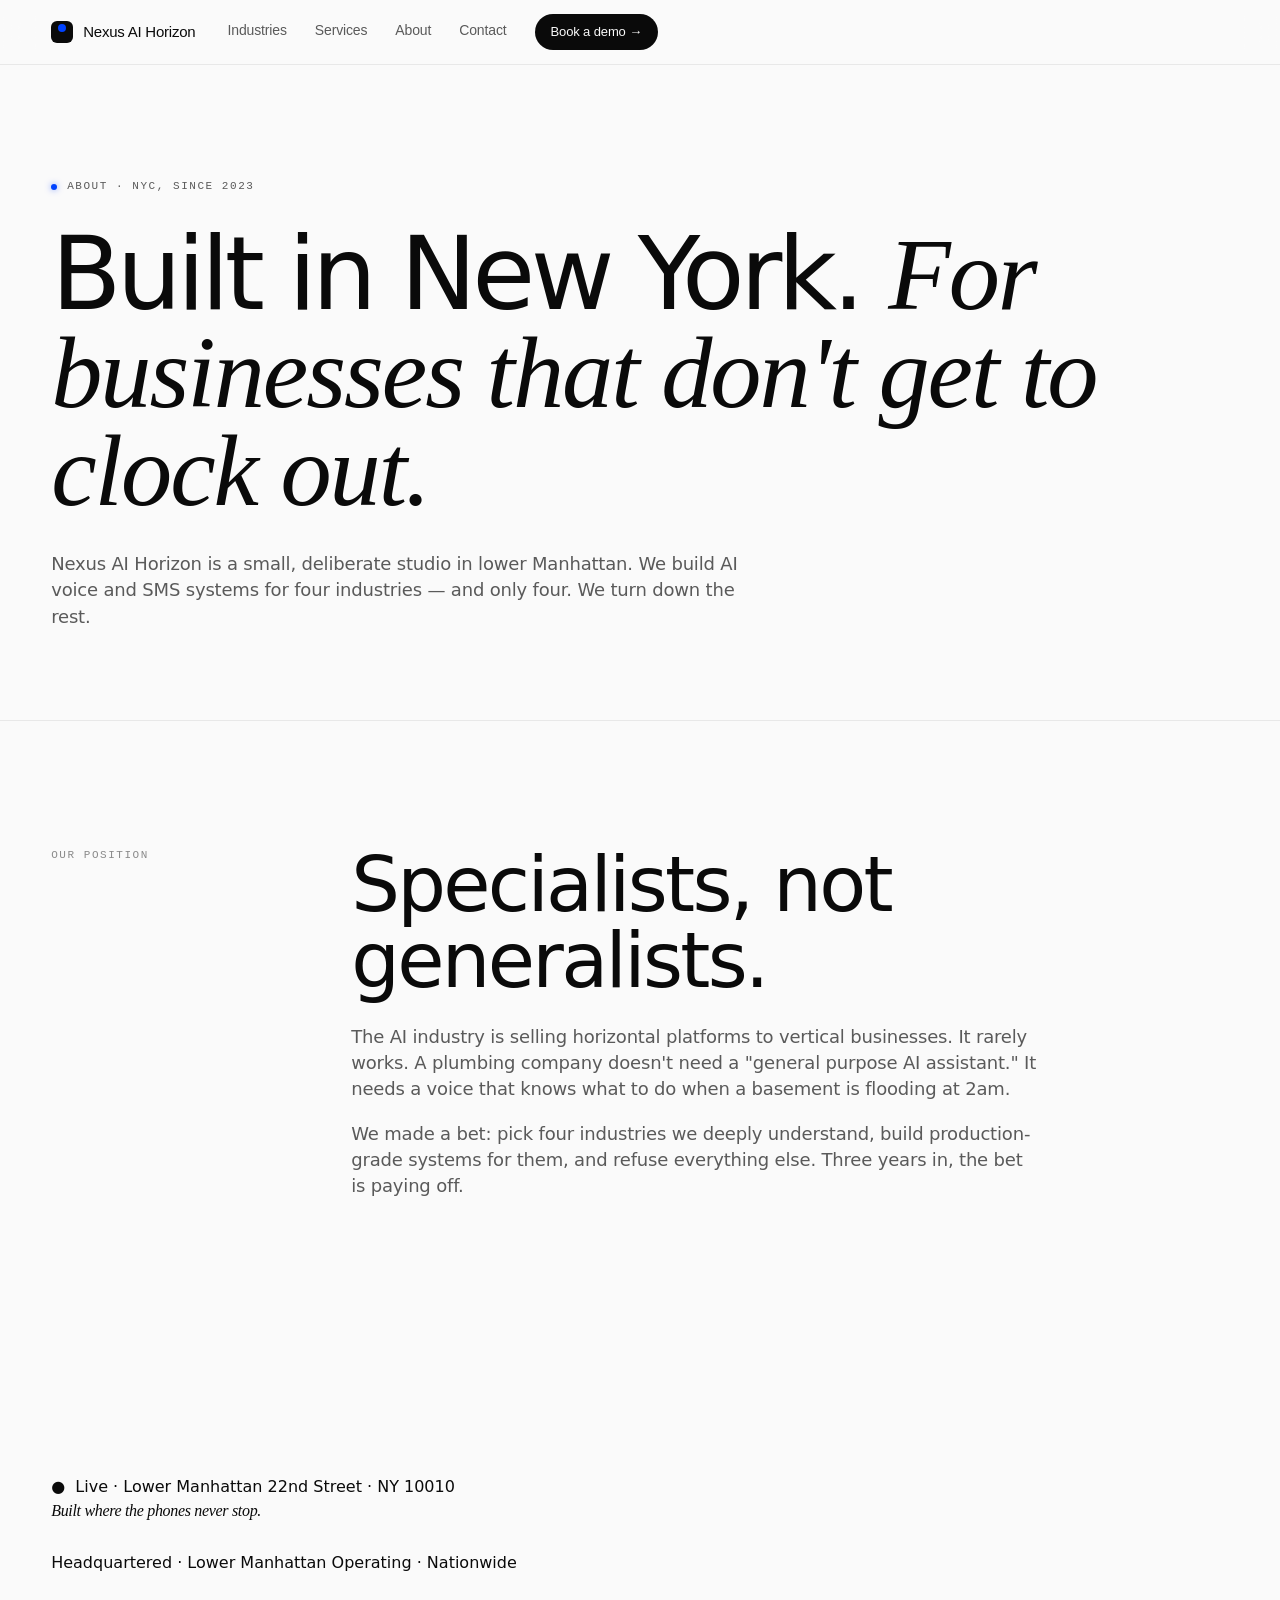
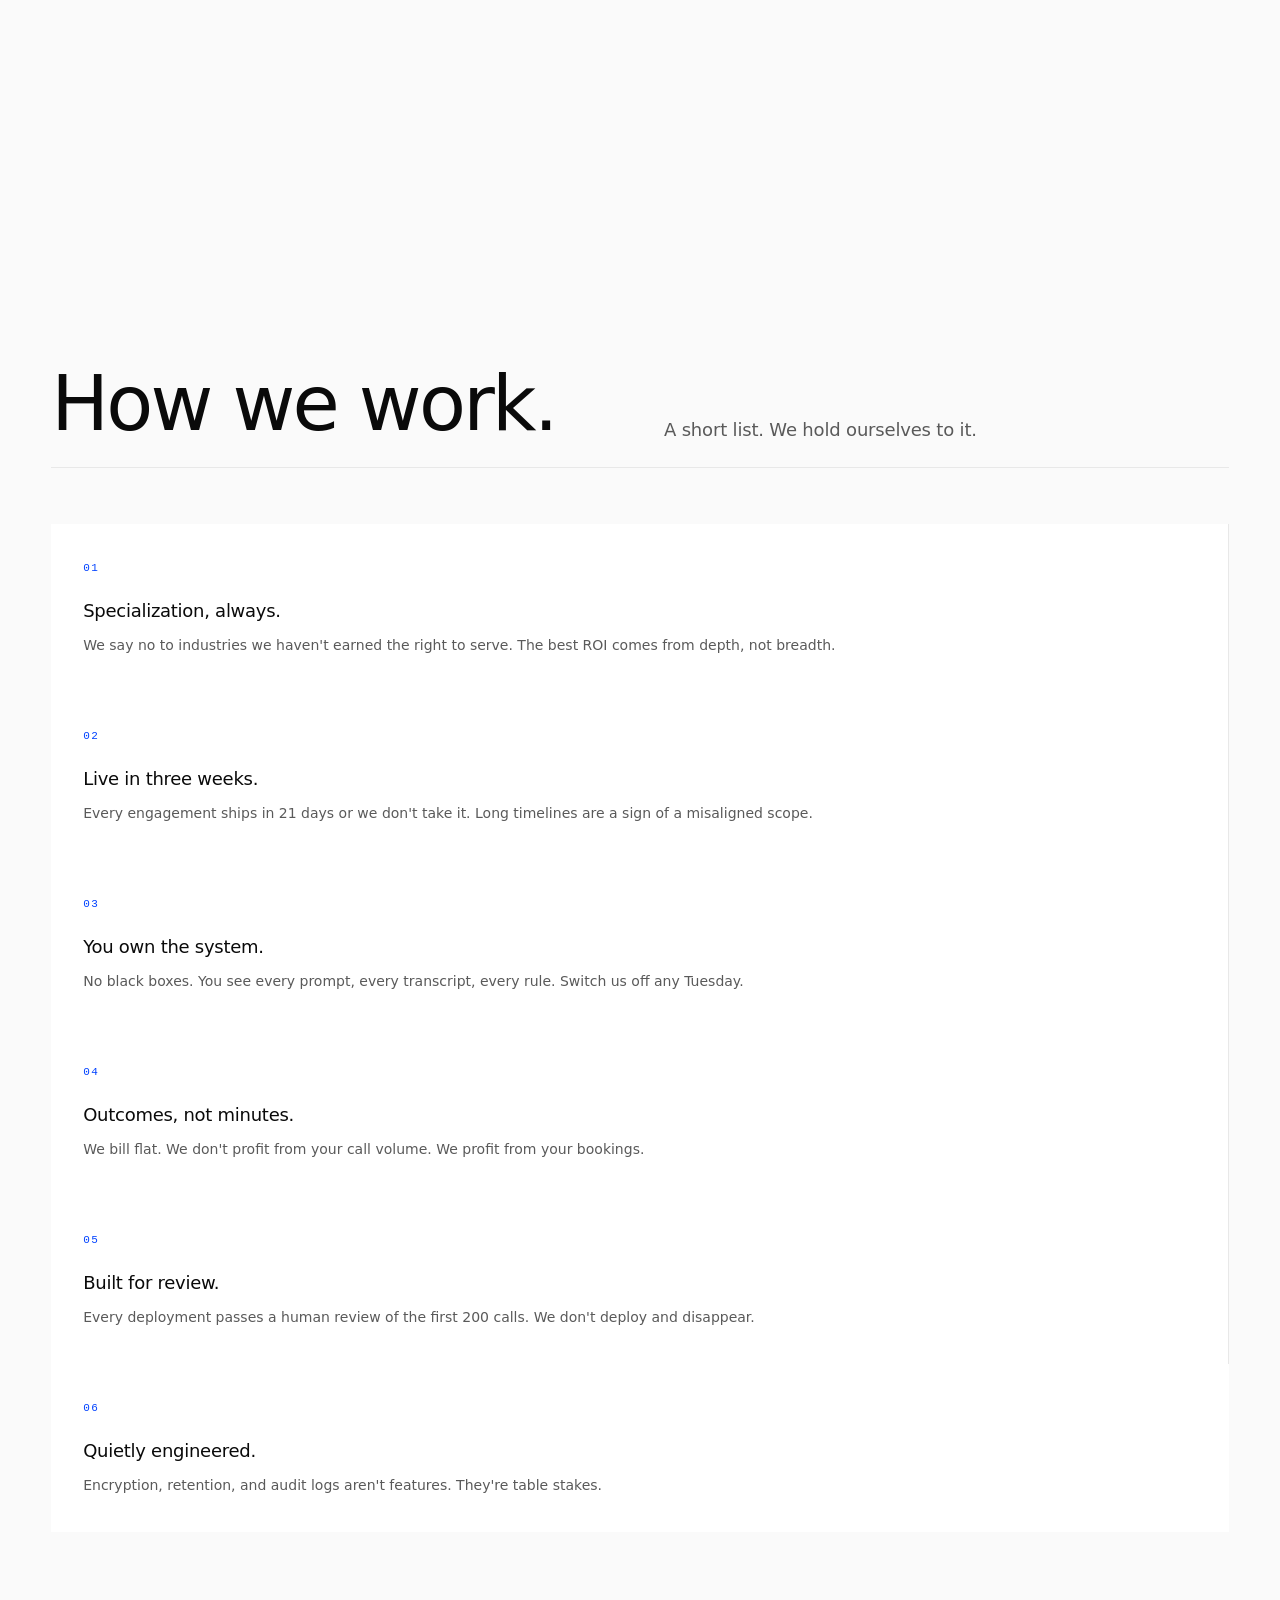
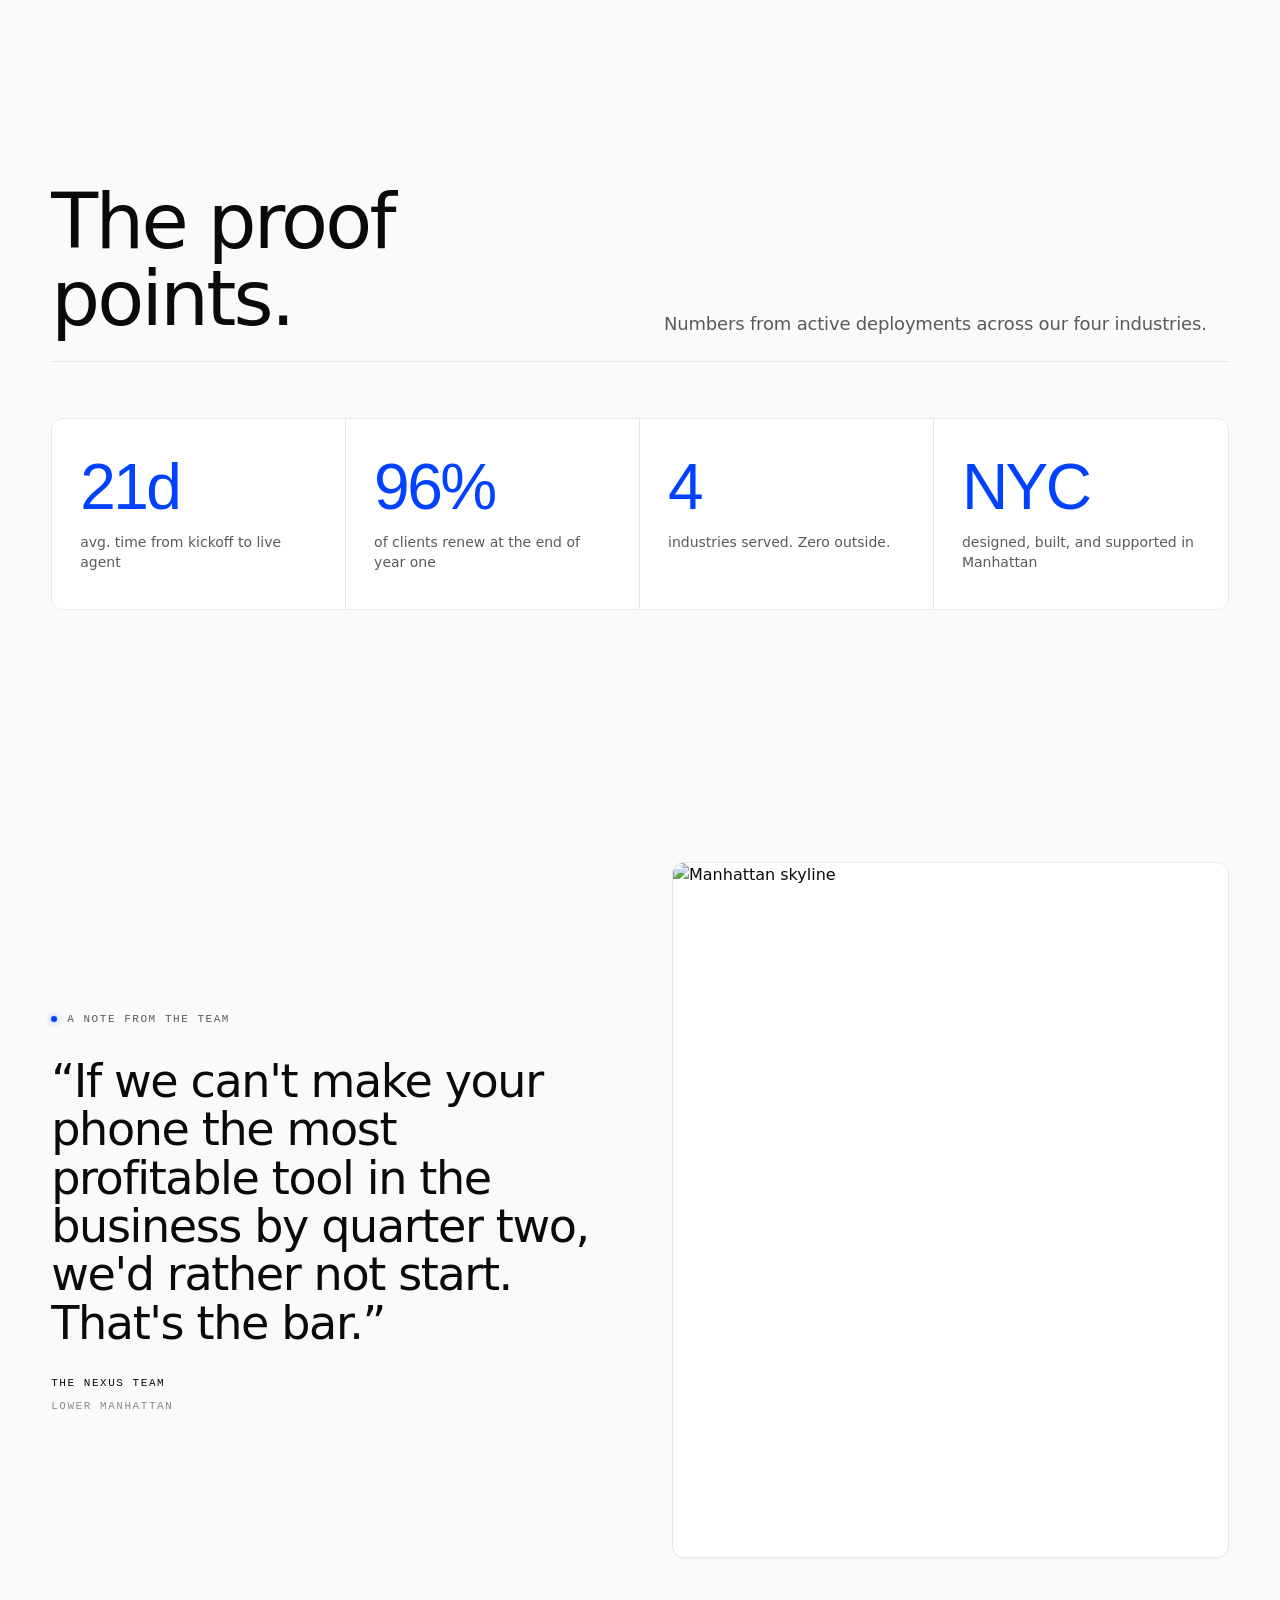
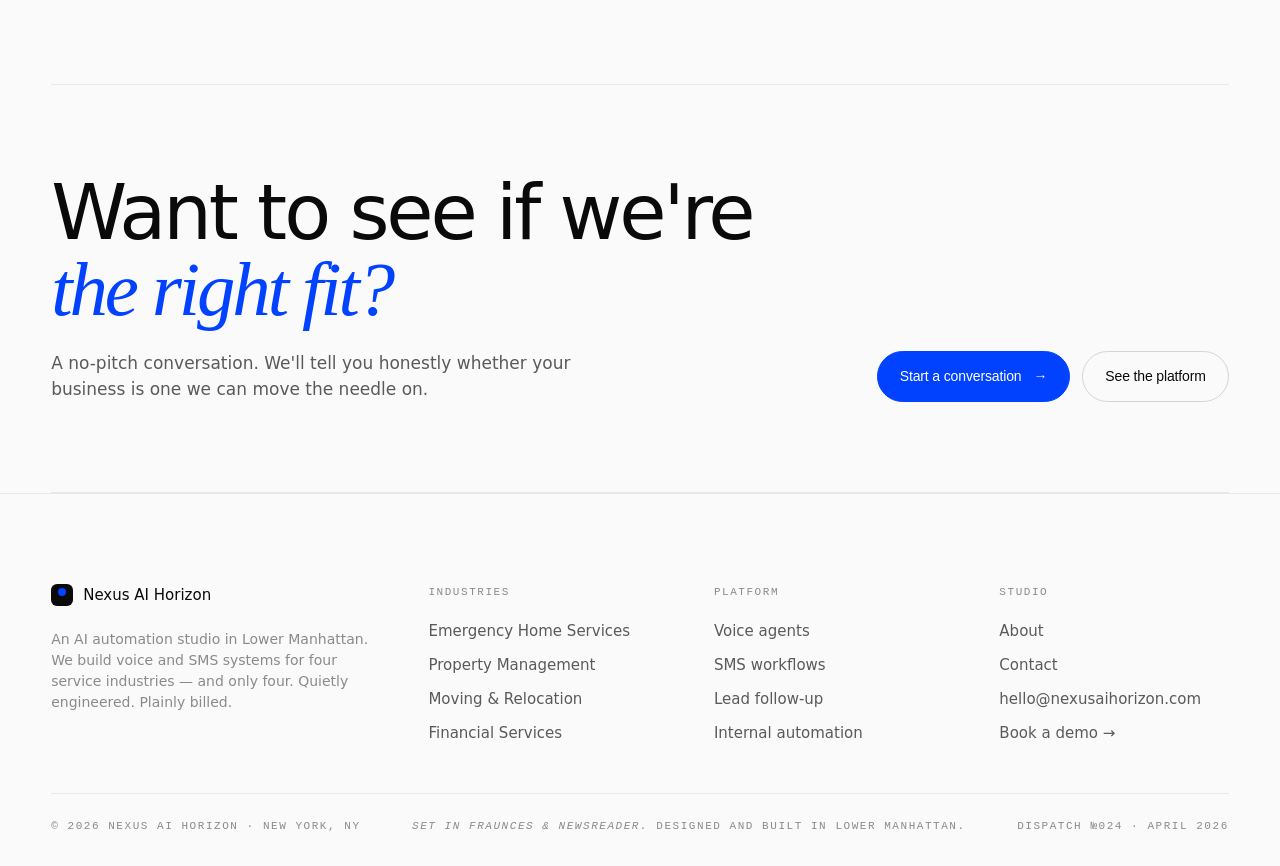
==== about.html @ 59d63d0b "Initial commit: Nexus AI Horizon marketing site Light cinematic design system with Geist + Instrumen" ====
<!doctype html>
<html lang="en">
<head>
  <meta charset="utf-8" />
  <meta name="viewport" content="width=device-width,initial-scale=1" />
  <title>About — Nexus AI Horizon</title>
  <meta name="description" content="Nexus AI Horizon is a New York City-based AI automation studio. We build for four industries. We don't generalize." />
  <link rel="preconnect" href="https://fonts.googleapis.com" />
  <link rel="preconnect" href="https://fonts.gstatic.com" crossorigin />
  <link href="https://fonts.googleapis.com/css2?family=Fraunces:ital,opsz,wght,SOFT@0,9..144,300..700,30..100;1,9..144,300..700,30..100&family=Newsreader:ital,opsz,wght@0,6..72,300..600;1,6..72,300..600&family=IBM+Plex+Mono:wght@400;500;600&display=swap" rel="stylesheet" />
  <link rel="stylesheet" href="assets/css/styles.css" />
</head>
<body>

<header class="masthead">
  <div class="container masthead-inner">
    <a href="index.html" class="mark"><span class="seal">N</span><span class="word">Nexus AI Horizon<span class="small">Built in NY · Est. 2023</span></span></a>
    <div class="edition">Dispatch <strong>№024</strong> &nbsp;·&nbsp; April 2026 &nbsp;·&nbsp; <span class="red">Lower Manhattan</span></div>
    <nav class="mast-nav">
      <a href="index.html#industries">Industries</a>
      <a href="services.html">Services</a>
      <a href="about.html">About</a>
      <a href="contact.html">Contact</a>
      <a href="contact.html" class="demo">Book a demo →</a>
    </nav>
    <button class="mast-burger" aria-label="Open menu">Menu →</button>
  </div>
</header>
<div class="mobile-menu" aria-hidden="true">
  <div class="mob-top"><span class="label">Menu</span><button class="mob-close">Close ×</button></div>
  <a class="mob-link" href="niches/emergency-services.html">Emergency Home Services</a>
  <a class="mob-link" href="niches/property-management.html">Property Management</a>
  <a class="mob-link" href="niches/moving.html">Moving & Relocation</a>
  <a class="mob-link" href="niches/financial-services.html">Financial Services</a>
  <a class="mob-link" href="services.html">Services</a>
  <a class="mob-link" href="about.html">About</a>
  <a class="mob-link" href="contact.html">Contact</a>
  <div class="mob-foot"><a href="contact.html" class="btn solid">Book a demo →</a></div>
</div>

<main>

  <!-- ============ PAGE HERO ============
       Image suggestion: NYC skyline through office window, or rainy Manhattan street. -->
  <section class="page-hero">
    <div class="container">
      <span class="eyebrow"><span class="dot"></span> About · NYC, since 2023</span>
      <h1 style="margin-top: 28px;">Built in New York. <span class="serif-i">For businesses that don't get to clock out.</span></h1>
      <p class="lede">Nexus AI Horizon is a small, deliberate studio in lower Manhattan. We build AI voice and SMS systems for four industries &mdash; and only four. We turn down the rest.</p>
    </div>
  </section>

  <!-- ============ STORY ============
       Image suggestion: a single, beautiful NYC street photograph, full-bleed below. -->
  <section class="section container">
    <div class="two-col">
      <div class="label">Our position</div>
      <div>
        <h2>Specialists, not generalists.</h2>
        <p class="lede" style="margin-top: 24px;">
          The AI industry is selling horizontal platforms to vertical businesses. It rarely works.
          A plumbing company doesn't need a "general purpose AI assistant." It needs a voice that knows what to do
          when a basement is flooding at 2am.
        </p>
        <p class="lede" style="margin-top: 18px;">
          We made a bet: pick four industries we deeply understand, build production-grade systems
          for them, and refuse everything else. Three years in, the bet is paying off.
        </p>
      </div>
    </div>
  </section>

  <!-- ============ FEATURE NYC — AMBIENT VIDEO LOOP ============
       Ambient NYC night loop. Falls back to Unsplash poster if .mp4 fails. -->
  <section class="container">
    <div class="video-plate bleed reveal" style="aspect-ratio: 16 / 7;">
      <img class="poster" src="https://images.unsplash.com/photo-1485871981521-5b1fd3805eee?auto=format&fit=crop&w=2400&q=70" alt="" />
      <video autoplay muted loop playsinline preload="metadata"
             poster="https://images.unsplash.com/photo-1485871981521-5b1fd3805eee?auto=format&fit=crop&w=2400&q=70">
        <source src="https://videos.pexels.com/video-files/4990246/4990246-uhd_2560_1440_24fps.mp4" type="video/mp4" />
        <source src="https://videos.pexels.com/video-files/2034115/2034115-uhd_2560_1440_30fps.mp4" type="video/mp4" />
      </video>
      <div class="vp-content">
        <div class="vp-meta">
          <span><span class="red">●</span>&nbsp;&nbsp;Live · Lower Manhattan</span>
          <span>22nd Street · NY 10010</span>
        </div>
        <div>
          <div class="vp-title serif-i">Built where the phones never stop.</div>
          <div class="vp-meta" style="margin-top: 28px;">
            <span>Headquartered · Lower Manhattan</span>
            <span>Operating · Nationwide</span>
          </div>
        </div>
      </div>
    </div>
  </section>

  <!-- ============ PRINCIPLES ============ -->
  <section class="section container reveal">
    <div class="section-head">
      <h2>How we work.</h2>
      <p class="lede">A short list. We hold ourselves to it.</p>
    </div>
    <div class="grid grid--3">
      <div class="step"><h4>Specialization, always.</h4><p>We say no to industries we haven't earned the right to serve. The best ROI comes from depth, not breadth.</p></div>
      <div class="step"><h4>Live in three weeks.</h4><p>Every engagement ships in 21 days or we don't take it. Long timelines are a sign of a misaligned scope.</p></div>
      <div class="step"><h4>You own the system.</h4><p>No black boxes. You see every prompt, every transcript, every rule. Switch us off any Tuesday.</p></div>
      <div class="step"><h4>Outcomes, not minutes.</h4><p>We bill flat. We don't profit from your call volume. We profit from your bookings.</p></div>
      <div class="step"><h4>Built for review.</h4><p>Every deployment passes a human review of the first 200 calls. We don't deploy and disappear.</p></div>
      <div class="step"><h4>Quietly engineered.</h4><p>Encryption, retention, and audit logs aren't features. They're table stakes.</p></div>
    </div>
  </section>

  <!-- ============ CREDIBILITY ============ -->
  <section class="section container reveal">
    <div class="section-head">
      <h2>The proof points.</h2>
      <p class="lede">Numbers from active deployments across our four industries.</p>
    </div>
    <div class="stat-row">
      <div class="stat"><div class="num">21d</div><div class="label">avg. time from kickoff to live agent</div></div>
      <div class="stat"><div class="num">96%</div><div class="label">of clients renew at the end of year one</div></div>
      <div class="stat"><div class="num">4</div><div class="label">industries served. Zero outside.</div></div>
      <div class="stat"><div class="num">NYC</div><div class="label">designed, built, and supported in Manhattan</div></div>
    </div>
  </section>

  <!-- ============ FOUNDER QUOTE ============ -->
  <section class="section container">
    <div class="quote-block reveal">
      <div>
        <span class="eyebrow"><span class="dot"></span> A note from the team</span>
        <blockquote style="margin-top: 28px;">
          &ldquo;If we can't make your phone the most profitable tool in the business by quarter two,
          we'd rather not start. That's the bar.&rdquo;
        </blockquote>
        <cite>
          <strong>The Nexus team</strong>
          Lower Manhattan
        </cite>
      </div>
      <div class="feature-media" style="aspect-ratio: 4/5;">
        <img src="https://images.unsplash.com/photo-1518391846015-55a9cc003b25?auto=format&fit=crop&w=1200&q=80" alt="Manhattan skyline" loading="lazy" />
      </div>
    </div>
  </section>

  <!-- ============ CTA ============ -->
  <section class="container">
    <div class="cta-banner">
      <div>
        <h2>Want to see if we're <em>the right fit?</em></h2>
        <p style="margin-top: 22px;">A no-pitch conversation. We'll tell you honestly whether your business is one we can move the needle on.</p>
      </div>
      <div class="actions">
        <a href="contact.html" class="btn btn--accent">Start a conversation <span class="arrow">→</span></a>
        <a href="services.html" class="btn btn--ghost">See the platform</a>
      </div>
    </div>
  </section>

</main>

<footer class="colophon">
  <div class="container">
    <div class="colophon-grid">
      <div class="colophon-brand">
        <a href="index.html" class="colophon-mark"><span class="seal">N</span><span class="word">Nexus AI Horizon</span></a>
        <p>An AI automation studio in Lower Manhattan. We build voice and SMS systems for four service industries — and only four. Quietly engineered. Plainly billed.</p>
      </div>
      <div><h5>Industries</h5><ul>
        <li><a href="niches/emergency-services.html">Emergency Home Services</a></li>
        <li><a href="niches/property-management.html">Property Management</a></li>
        <li><a href="niches/moving.html">Moving & Relocation</a></li>
        <li><a href="niches/financial-services.html">Financial Services</a></li>
      </ul></div>
      <div><h5>Platform</h5><ul>
        <li><a href="services.html">Voice agents</a></li>
        <li><a href="services.html">SMS workflows</a></li>
        <li><a href="services.html">Lead follow-up</a></li>
        <li><a href="services.html">Internal automation</a></li>
      </ul></div>
      <div><h5>Studio</h5><ul>
        <li><a href="about.html">About</a></li>
        <li><a href="contact.html">Contact</a></li>
        <li><a href="mailto:hello@nexusaihorizon.com">hello@nexusaihorizon.com</a></li>
        <li><a href="contact.html">Book a demo →</a></li>
      </ul></div>
    </div>
    <div class="colophon-bottom">
      <span>© <span id="y">2026</span> Nexus AI Horizon · New York, NY</span>
      <span><em>Set in Fraunces & Newsreader.</em> Designed and built in Lower Manhattan.</span>
      <span>Dispatch №024 · April 2026</span>
    </div>
  </div>
</footer>
<script src="assets/js/main.js"></script>
<script>document.getElementById('y').textContent = new Date().getFullYear();</script>
</body>
</html>
---- assets/css/styles.css ----
/* =========================================================================
   Nexus AI Horizon — light cinematic system
   Off-white base, deep electric blue signal, type-led, scroll-narrative.
   ========================================================================= */

/* --- Tokens ----------------------------------------------------------- */
:root {
  --bg:           #FAFAFA;        /* warm off-white */
  --surface:      #FFFFFF;
  --surface-2:   #F2F2F2;
  --surface-3:   #ECECEC;
  --border:       #E8E8E8;
  --border-2:     #D4D4D4;
  --border-3:     #BFBFBF;

  --ink:          #0A0A0A;
  --ink-2:        #2A2A2A;
  --text-2:       #5A5A5A;
  --text-3:       #8A8A8A;
  --text-4:       #B0B0B0;

  --signal:       #0042FF;        /* deep electric blue */
  --signal-2:     #1A55FF;
  --signal-3:     #003ADB;
  --signal-bg:    rgba(0,66,255,.06);
  --alert:        #E11D48;        /* missed-call red */
  --alert-bg:     rgba(225,29,72,.06);

  --container:    1320px;
  --gutter:       clamp(20px, 4vw, 56px);
  --section-y:    clamp(96px, 14vh, 200px);

  --ease:         cubic-bezier(.22,.61,.36,1);
  --ease-snap:    cubic-bezier(.16,1,.3,1);

  --grid-line:    rgba(10,10,10,.04);

  --shadow-sm:    0 1px 2px rgba(10,10,10,.04);
  --shadow-md:    0 4px 24px rgba(10,10,10,.06), 0 1px 3px rgba(10,10,10,.04);
  --shadow-lg:    0 24px 60px -16px rgba(10,10,10,.18);
}

/* --- Reset ------------------------------------------------------------ */
*, *::before, *::after { box-sizing: border-box; }
html, body { margin: 0; padding: 0; }
img, svg, video { display: block; max-width: 100%; }
button { font: inherit; color: inherit; background: none; border: 0; cursor: pointer; }
a { color: inherit; text-decoration: none; }
input, textarea, select { font: inherit; color: inherit; }

/* --- Base ------------------------------------------------------------- */
html { scroll-behavior: smooth; -webkit-text-size-adjust: 100%; }
body {
  font-family: 'Geist', 'Inter', -apple-system, system-ui, sans-serif;
  font-feature-settings: 'ss01','ss02','ss03','cv11';
  font-weight: 400;
  font-size: 16px;
  line-height: 1.5;
  color: var(--ink);
  background: var(--bg);
  -webkit-font-smoothing: antialiased;
  text-rendering: optimizeLegibility;
  overflow-x: hidden;
}
::selection { background: var(--signal); color: #fff; }

/* --- Type ------------------------------------------------------------- */
.mono { font-family: 'Geist Mono', ui-monospace, Menlo, monospace; font-size: 11px; letter-spacing: .12em; text-transform: uppercase; }
.serif-i { font-family: 'Instrument Serif', serif; font-style: italic; font-weight: 400; letter-spacing: -0.02em; }

h1, h2, h3, h4 { margin: 0; font-weight: 500; line-height: 1; letter-spacing: -0.04em; color: var(--ink); }
h1 { font-size: clamp(48px, 9vw, 144px); font-weight: 500; }
h2 { font-size: clamp(36px, 6vw, 88px); font-weight: 500; letter-spacing: -0.035em; }
h3 { font-size: clamp(24px, 2.6vw, 36px); font-weight: 500; letter-spacing: -0.025em; line-height: 1.05; }
h4 { font-size: 18px; font-weight: 500; letter-spacing: -0.015em; line-height: 1.25; }
p  { margin: 0; }

.lede {
  font-size: clamp(18px, 1.4vw, 22px);
  line-height: 1.45;
  color: var(--text-2);
  max-width: 60ch;
  font-weight: 400;
  letter-spacing: -0.01em;
}

/* --- Layout ----------------------------------------------------------- */
.container { width: 100%; max-width: var(--container); margin-inline: auto; padding-inline: var(--gutter); position: relative; }
.section { padding-block: var(--section-y); }
.section--tight { padding-block: clamp(64px, 8vh, 120px); }
.rule { height: 1px; background: var(--border); border: 0; margin: 0; }
.rule-2 { height: 1px; background: var(--border-2); border: 0; margin: 0; }

/* --- Eyebrow / mono label -------------------------------------------- */
.eyebrow {
  display: inline-flex; align-items: center; gap: 10px;
  font-family: 'Geist Mono', monospace; font-size: 11px;
  letter-spacing: .14em; text-transform: uppercase; color: var(--text-2);
  padding: 0; border: 0; background: none; border-radius: 0;
}
.eyebrow .dot { width: 6px; height: 6px; background: var(--signal); border-radius: 999px; box-shadow: 0 0 6px rgba(0,66,255,.5); }
.eyebrow.signal { color: var(--signal); }

/* --- Buttons --------------------------------------------------------- */
.btn {
  display: inline-flex; align-items: center; gap: 12px;
  font-family: 'Geist', sans-serif; font-size: 14px; font-weight: 500;
  letter-spacing: -0.01em;
  padding: 14px 22px;
  border: 1px solid var(--border-2);
  background: var(--surface); color: var(--ink);
  border-radius: 999px;
  transition: background .2s var(--ease), color .2s var(--ease), border-color .2s var(--ease), transform .15s var(--ease);
}
.btn:hover { background: var(--ink); color: var(--bg); border-color: var(--ink); }
.btn:active { transform: scale(.98); }
.btn .arrow { transition: transform .25s var(--ease); }
.btn:hover .arrow { transform: translateX(3px); }

.btn.signal { background: var(--signal); color: #fff; border-color: var(--signal); font-weight: 500; }
.btn.signal:hover { background: var(--signal-3); border-color: var(--signal-3); color: #fff; }

.btn.solid { background: var(--ink); color: var(--bg); border-color: var(--ink); }
.btn.solid:hover { background: var(--signal); border-color: var(--signal); color: #fff; }

.btn.ghost { background: transparent; color: var(--ink); border-color: var(--border-2); }
.btn.ghost:hover { border-color: var(--ink); background: var(--surface); color: var(--ink); }

.btn.play { padding-left: 18px; }
.btn.play .play-icon { width: 18px; height: 18px; border-radius: 999px; background: var(--surface); color: var(--signal); display: inline-grid; place-items: center; font-size: 9px; }
.btn.signal .play-icon { background: #fff; color: var(--signal); }
.btn:not(.signal) .play-icon { background: var(--signal); color: #fff; }

/* old aliases */
.btn--primary, .btn--accent { display: inline-flex; align-items: center; gap: 12px; padding: 14px 22px; border-radius: 999px; background: var(--signal); color: #fff; border: 1px solid var(--signal); font-weight: 500; font-size: 14px; transition: background .2s var(--ease); }
.btn--primary:hover, .btn--accent:hover { background: var(--signal-3); }
.btn--ghost { display: inline-flex; align-items: center; gap: 12px; padding: 14px 22px; border-radius: 999px; background: transparent; color: var(--ink); border: 1px solid var(--border-2); font-weight: 500; font-size: 14px; transition: background .2s var(--ease), border-color .2s var(--ease); }
.btn--ghost:hover { background: var(--surface); border-color: var(--ink); }
.hero-actions, .actions { display: flex; gap: 12px; flex-wrap: wrap; }
.link-arrow { display: inline-flex; align-items: center; gap: 8px; color: var(--signal); font-weight: 500; border-bottom: 1px solid var(--signal); padding-bottom: 2px; }
.link-arrow:hover .arrow { transform: translateX(3px); }
.link-arrow .arrow { transition: transform .3s var(--ease); }

/* --- Masthead --------------------------------------------------------- */
.masthead {
  position: sticky; top: 0; z-index: 100;
  background: rgba(250,250,250,.78);
  backdrop-filter: blur(16px) saturate(140%);
  -webkit-backdrop-filter: blur(16px) saturate(140%);
  border-bottom: 1px solid var(--border);
}
.masthead-inner {
  display: grid; grid-template-columns: auto 1fr auto;
  align-items: center; gap: 32px;
  padding-block: 14px;
}
.mark { display: inline-flex; align-items: center; gap: 10px; }
.mark .seal {
  width: 22px; height: 22px; border-radius: 6px;
  background: var(--ink); position: relative;
  display: inline-grid; place-items: center;
  font-size: 0; color: transparent;
}
.mark .seal::before {
  content: ""; width: 8px; height: 8px; border-radius: 999px; background: var(--signal);
}
.mark .word { font-family: 'Geist', sans-serif; font-size: 15px; font-weight: 500; letter-spacing: -0.015em; color: var(--ink); line-height: 1; }
.mark .word .small { display: none; }

.edition { display: none; }

.mast-nav { display: flex; gap: 28px; align-items: center; }
.mast-nav a {
  font-family: 'Geist', sans-serif; font-size: 14px; font-weight: 400;
  color: var(--text-2); text-transform: none; letter-spacing: -0.01em;
  border-bottom: 1px solid transparent;
  padding-bottom: 2px;
  transition: color .2s var(--ease);
}
.mast-nav a:hover { color: var(--ink); }
.mast-nav .demo {
  background: var(--ink); color: var(--bg);
  border: 0; border-radius: 999px;
  padding: 8px 16px; font-weight: 500; font-size: 13px;
  letter-spacing: -0.01em; transition: background .2s var(--ease);
}
.mast-nav .demo:hover { background: var(--signal); border-bottom-color: transparent; color: #fff; }

.mast-burger { display: none; }
@media (max-width: 980px) {
  .masthead-inner { grid-template-columns: auto 1fr auto; }
  .mast-nav { display: none; }
  .mast-burger {
    display: inline-flex; align-items: center; gap: 10px;
    font-family: 'Geist Mono', monospace; font-size: 11px; letter-spacing: .14em;
    text-transform: uppercase; padding: 9px 14px; color: var(--ink);
    border: 1px solid var(--border-2); border-radius: 999px;
  }
  body.menu-open { overflow: hidden; }
  body.menu-open .mobile-menu { transform: none; opacity: 1; visibility: visible; }
}

.mobile-menu {
  position: fixed; inset: 0; background: var(--bg); z-index: 200;
  padding: 28px var(--gutter);
  transform: translateY(-12px); opacity: 0; visibility: hidden;
  transition: opacity .3s var(--ease), transform .3s var(--ease), visibility .3s;
  overflow-y: auto;
}
.mobile-menu .mob-top { display: flex; justify-content: space-between; align-items: center; padding-bottom: 24px; border-bottom: 1px solid var(--border); margin-bottom: 24px; }
.mobile-menu .mob-close { font-family: 'Geist Mono', monospace; font-size: 11px; letter-spacing: .14em; text-transform: uppercase; padding: 9px 14px; border: 1px solid var(--border-2); border-radius: 999px; color: var(--ink); }
.mobile-menu .mob-link { display: block; font-family: 'Geist', sans-serif; font-weight: 500; font-size: 28px; letter-spacing: -0.025em; padding: 16px 0; border-bottom: 1px solid var(--border); color: var(--ink); }
.mobile-menu .label { font-family: 'Geist Mono', monospace; font-size: 11px; letter-spacing: .14em; text-transform: uppercase; color: var(--text-2); }

/* --- HOMEPAGE: HERO (type-led on light, video banner at top) ---------- */
.hero-cinema {
  position: relative;
  padding-top: 32px; padding-bottom: 96px;
  border-bottom: 1px solid var(--border);
  overflow: hidden;
}
.hero-cinema::before {
  content: ""; position: absolute; inset: 0; pointer-events: none; z-index: 0;
  background-image:
    linear-gradient(var(--grid-line) 1px, transparent 1px),
    linear-gradient(90deg, var(--grid-line) 1px, transparent 1px);
  background-size: 64px 64px;
  mask-image: radial-gradient(ellipse at 50% 30%, black 0%, transparent 70%);
  -webkit-mask-image: radial-gradient(ellipse at 50% 30%, black 0%, transparent 70%);
}
.hero-bg { display: none; }

.hero-cinema .container { position: relative; z-index: 3; }

.hero-stamp {
  display: flex; gap: 28px; flex-wrap: wrap; align-items: center;
  font-family: 'Geist Mono', monospace; font-size: 11px; letter-spacing: .14em;
  text-transform: uppercase; color: var(--text-3);
  padding-bottom: 32px; border-bottom: 1px solid var(--border);
  margin-bottom: 56px;
}
.hero-stamp .live { color: var(--signal); display: inline-flex; align-items: center; gap: 8px; }
.hero-stamp .live::before {
  content: ""; width: 7px; height: 7px; background: var(--signal); border-radius: 999px;
  box-shadow: 0 0 8px rgba(0,66,255,.5);
  animation: pulse 1.6s ease-in-out infinite;
}
@keyframes pulse { 0%,100% { opacity: 1; } 50% { opacity: .35; } }

.hero-cinema h1 {
  font-size: clamp(48px, 10vw, 168px);
  letter-spacing: -0.045em;
  line-height: .92;
  font-weight: 500;
  max-width: 14ch;
  color: var(--ink);
}
.hero-cinema h1 .word {
  display: inline-block; opacity: 0; transform: translateY(40px);
  animation: word-rise .8s var(--ease-snap) forwards;
}
.hero-cinema h1 .word:nth-child(1) { animation-delay: .05s; }
.hero-cinema h1 .word:nth-child(2) { animation-delay: .15s; }
.hero-cinema h1 .word:nth-child(3) { animation-delay: .25s; }
.hero-cinema h1 .word:nth-child(4) { animation-delay: .55s; }
.hero-cinema h1 .word:nth-child(5) { animation-delay: .65s; }
.hero-cinema h1 .word:nth-child(6) { animation-delay: .75s; }
.hero-cinema h1 .word.signal { color: var(--signal); }
.hero-cinema h1 .word.italic { font-family: 'Instrument Serif', serif; font-style: italic; font-weight: 400; letter-spacing: -0.025em; color: var(--ink-2); }
@keyframes word-rise { to { opacity: 1; transform: none; } }

.hero-cinema .sub {
  margin-top: 36px;
  font-size: clamp(18px, 1.6vw, 24px);
  line-height: 1.4;
  color: var(--text-2);
  max-width: 52ch;
  letter-spacing: -0.015em;
  opacity: 0; transform: translateY(20px);
  animation: word-rise .8s var(--ease-snap) .9s forwards;
}
.hero-cinema .actions {
  margin-top: 44px;
  display: flex; gap: 12px; flex-wrap: wrap;
  opacity: 0; transform: translateY(20px);
  animation: word-rise .8s var(--ease-snap) 1.05s forwards;
}

/* Hero industries-served chip row */
.hero-served {
  margin-top: 56px; padding-top: 28px;
  border-top: 1px solid var(--border);
  list-style: none; padding-inline: 0;
  display: flex; flex-wrap: wrap; gap: 8px;
  opacity: 0; transform: translateY(20px);
  animation: word-rise .8s var(--ease-snap) 1.2s forwards;
}
.hero-served li { display: inline-flex; }
.hero-served li span {
  display: inline-block;
  font-family: 'Geist Mono', monospace;
  font-size: 11px; letter-spacing: .12em; text-transform: uppercase;
  color: var(--text-2);
  padding: 8px 14px;
  background: var(--surface);
  border: 1px solid var(--border);
  border-radius: 999px;
  transition: border-color .2s var(--ease), color .2s var(--ease);
}
.hero-served li:hover span { color: var(--ink); border-color: var(--border-3); }

/* Trust strip below hero */
.trust-bar {
  position: relative; z-index: 4;
  border-top: 1px solid var(--border);
  border-bottom: 1px solid var(--border);
  background: var(--surface);
  padding: 16px 0;
  font-family: 'Geist Mono', monospace; font-size: 12px;
  letter-spacing: .1em; text-transform: uppercase;
}
.trust-bar .container { display: flex; gap: 56px; align-items: center; flex-wrap: wrap; justify-content: space-between; }
.trust-bar .group { display: flex; gap: 32px; align-items: center; flex-wrap: wrap; }
.trust-bar .stat { color: var(--text-2); }
.trust-bar .stat .sig { color: var(--signal); font-weight: 600; margin-right: 6px; }
.trust-bar .pulse {
  width: 8px; height: 8px; background: var(--signal); border-radius: 999px;
  box-shadow: 0 0 10px rgba(0,66,255,.5); display: inline-block; vertical-align: middle; margin-right: 8px;
  animation: pulse 1.6s ease-in-out infinite;
}

/* --- Hero video banner (framed cinematic loop at top of hero) -------- */
.hero-video {
  margin: 0 0 64px;
  border-radius: 20px;
  overflow: hidden;
  position: relative;
  aspect-ratio: 21 / 9;
  border: 1px solid var(--border);
  background: var(--ink);
  box-shadow: var(--shadow-lg);
}
@media (max-width: 700px) { .hero-video { aspect-ratio: 4 / 5; margin-bottom: 48px; } }
.hero-video img.poster, .hero-video video {
  position: absolute; inset: 0; width: 100%; height: 100%; object-fit: cover;
  display: block;
}
.hero-video img.poster { z-index: 0; filter: grayscale(60%) contrast(108%) brightness(.85); }
.hero-video video { z-index: 1; filter: grayscale(60%) contrast(108%) brightness(.85); }
.hero-video::before {
  content: ""; position: absolute; inset: 0; z-index: 2; pointer-events: none;
  background:
    linear-gradient(180deg, rgba(10,10,10,.05) 0%, rgba(10,10,10,.55) 100%),
    radial-gradient(ellipse at 30% 30%, rgba(0,66,255,.18) 0%, transparent 60%);
}
.hero-video .overlay {
  position: absolute; inset: 0; z-index: 3;
  display: flex; flex-direction: column; justify-content: space-between;
  padding: clamp(24px, 3vw, 40px);
  color: #fff;
}
.hero-video .top {
  display: flex; justify-content: space-between; gap: 16px; flex-wrap: wrap;
  font-family: 'Geist Mono', monospace; font-size: 11px; letter-spacing: .14em; text-transform: uppercase;
  color: rgba(255,255,255,.85);
}
.hero-video .top .live { display: inline-flex; align-items: center; gap: 8px; color: var(--signal-2); }
.hero-video .top .live::before {
  content: ""; width: 7px; height: 7px; background: var(--signal-2); border-radius: 999px;
  box-shadow: 0 0 8px var(--signal-2); animation: pulse 1.6s ease-in-out infinite;
}
.hero-video .bottom {
  display: flex; align-items: end; justify-content: space-between; gap: 24px; flex-wrap: wrap;
}
.hero-video .caption {
  font-family: 'Instrument Serif', serif; font-style: italic;
  font-size: clamp(20px, 2vw, 32px); line-height: 1.15; letter-spacing: -0.015em;
  max-width: 32ch; color: #fff;
}
.hero-video .meta {
  font-family: 'Geist Mono', monospace; font-size: 11px; letter-spacing: .14em; text-transform: uppercase;
  color: rgba(255,255,255,.7);
}

/* --- INDUSTRY EXAMPLES — 4-up grid showing concrete use per vertical -- */
.ind-examples { background: var(--surface); border-top: 1px solid var(--border); border-bottom: 1px solid var(--border); }
.ind-examples-head { margin-bottom: 56px; max-width: 880px; }
.ind-examples-grid { display: grid; grid-template-columns: repeat(2, 1fr); gap: 16px; }
@media (max-width: 720px) { .ind-examples-grid { grid-template-columns: 1fr; } }
.ind-ex {
  background: var(--bg);
  border: 1px solid var(--border);
  border-radius: 16px;
  padding: 32px;
  display: grid; grid-template-rows: auto 1fr auto; gap: 18px;
  transition: border-color .25s var(--ease);
}
.ind-ex:hover { border-color: var(--border-3); }
.ind-ex .ex-head { display: flex; justify-content: space-between; align-items: baseline; gap: 16px; }
.ind-ex .ex-num { font-family: 'Geist Mono', monospace; font-size: 11px; letter-spacing: .18em; text-transform: uppercase; color: var(--signal); }
.ind-ex .ex-meta { font-family: 'Geist Mono', monospace; font-size: 10px; letter-spacing: .14em; text-transform: uppercase; color: var(--text-3); }
.ind-ex h3 { font-size: clamp(22px, 2.2vw, 30px); letter-spacing: -0.025em; line-height: 1.05; }
.ind-ex p { font-size: 15px; line-height: 1.55; color: var(--text-2); }
.ind-ex .result {
  margin-top: 8px; padding-top: 18px; border-top: 1px solid var(--border);
  display: flex; justify-content: space-between; align-items: baseline; gap: 16px; flex-wrap: wrap;
}
.ind-ex .result .num {
  font-family: 'Geist', sans-serif; font-weight: 500;
  font-size: clamp(28px, 3vw, 44px); letter-spacing: -0.035em; line-height: 1;
  color: var(--ink);
}
.ind-ex .result .num em { font-family: 'Instrument Serif', serif; font-style: italic; color: var(--signal); font-weight: 400; }
.ind-ex .result .lab {
  font-family: 'Geist Mono', monospace; font-size: 10px; letter-spacing: .14em;
  text-transform: uppercase; color: var(--text-3); max-width: 22ch; text-align: right;
}

/* --- WHAT WE DO — overlays + transparent graphics ------------------- */
.what-we-do { position: relative; overflow: hidden; }

/* Faint NYC skyline silhouette ghosted at the bottom of the section */
.what-we-do::before {
  content: ""; position: absolute; left: 0; right: 0; bottom: 0; height: 220px;
  pointer-events: none; z-index: 0;
  background-image: url("data:image/svg+xml;utf8,<svg xmlns='http://www.w3.org/2000/svg' viewBox='0 0 1600 220' preserveAspectRatio='none'><path d='M0 220 L0 165 L40 165 L40 145 L70 145 L70 120 L95 120 L95 100 L120 100 L120 135 L150 135 L150 90 L185 90 L185 70 L215 70 L215 105 L245 105 L245 60 L280 60 L280 40 L310 40 L310 80 L340 80 L340 110 L370 110 L370 70 L400 70 L400 95 L430 95 L430 50 L465 50 L465 30 L495 30 L495 75 L525 75 L525 55 L555 55 L555 95 L585 95 L585 65 L615 65 L615 35 L645 35 L645 85 L675 85 L675 55 L710 55 L710 115 L740 115 L740 85 L770 85 L770 135 L800 135 L800 95 L830 95 L830 125 L860 125 L860 75 L890 75 L890 105 L920 105 L920 135 L950 135 L950 115 L980 115 L980 145 L1010 145 L1010 105 L1040 105 L1040 135 L1075 135 L1075 80 L1105 80 L1105 110 L1135 110 L1135 90 L1170 90 L1170 130 L1200 130 L1200 95 L1230 95 L1230 125 L1260 125 L1260 105 L1290 105 L1290 145 L1325 145 L1325 115 L1355 115 L1355 145 L1390 145 L1390 105 L1420 105 L1420 135 L1450 135 L1450 115 L1485 115 L1485 145 L1515 145 L1515 125 L1545 125 L1545 155 L1580 155 L1580 135 L1600 135 L1600 220 Z' fill='%230a0a0a'/></svg>");
  background-position: bottom center;
  background-repeat: no-repeat;
  background-size: 100% 100%;
  opacity: .045;
  -webkit-mask-image: linear-gradient(180deg, transparent 0%, black 50%);
          mask-image: linear-gradient(180deg, transparent 0%, black 50%);
}

/* Subtle gradient grid behind the section */
.what-we-do::after {
  content: ""; position: absolute; inset: 0; pointer-events: none; z-index: 0;
  background-image:
    linear-gradient(var(--grid-line) 1px, transparent 1px),
    linear-gradient(90deg, var(--grid-line) 1px, transparent 1px);
  background-size: 80px 80px;
  -webkit-mask-image: radial-gradient(ellipse at 50% 30%, black 0%, transparent 65%);
          mask-image: radial-gradient(ellipse at 50% 30%, black 0%, transparent 65%);
  opacity: .9;
}

.what-we-do > .container { position: relative; z-index: 2; }

.what-we-do .wwd-head { margin-bottom: 64px; max-width: 900px; }
.what-we-do .wwd-head h2 { letter-spacing: -0.035em; max-width: 22ch; }

.wwd-grid { display: grid; grid-template-columns: repeat(3, 1fr); gap: 16px; }
.wwd-grid.wwd-grid-4 { grid-template-columns: repeat(4, 1fr); }
@media (max-width: 1100px) { .wwd-grid.wwd-grid-4 { grid-template-columns: repeat(2, 1fr); } }
@media (max-width: 900px) { .wwd-grid { grid-template-columns: 1fr; } .wwd-grid.wwd-grid-4 { grid-template-columns: 1fr; } }

.wwd-card {
  position: relative;
  background:
    radial-gradient(ellipse at top right, rgba(0,66,255,.05) 0%, transparent 50%),
    linear-gradient(180deg, var(--surface) 0%, var(--bg) 100%);
  border: 1px solid var(--border);
  border-radius: 16px;
  padding: 36px 32px 32px;
  display: flex; flex-direction: column; gap: 16px;
  transition: border-color .35s var(--ease), box-shadow .35s var(--ease), transform .35s var(--ease);
  box-shadow: var(--shadow-sm);
  overflow: hidden;
  isolation: isolate;
}
.wwd-card:hover { border-color: var(--ink); box-shadow: var(--shadow-md); transform: translateY(-3px); }

/* Top accent line that appears on hover */
.wwd-card::before {
  content: ""; position: absolute; top: 0; left: 0; right: 0; height: 2px;
  background: linear-gradient(90deg, transparent 0%, var(--signal) 50%, transparent 100%);
  opacity: 0; transition: opacity .3s var(--ease);
  z-index: 3;
}
.wwd-card:hover::before { opacity: 1; }

/* Decorative blueprint SVG in the bottom-right corner of each card */
.wwd-card .deco {
  position: absolute; bottom: -30px; right: -30px;
  width: 200px; height: 200px;
  pointer-events: none; z-index: 0;
  color: var(--signal);
  opacity: .07;
  transition: opacity .4s var(--ease), transform .8s var(--ease);
}
.wwd-card:hover .deco { opacity: .14; transform: rotate(-4deg) scale(1.05); }
.wwd-card .deco svg { width: 100%; height: 100%; stroke: currentColor; fill: none; stroke-width: 1.2; stroke-linecap: round; }
.wwd-card .deco circle, .wwd-card .deco rect, .wwd-card .deco path, .wwd-card .deco line, .wwd-card .deco polyline {
  vector-effect: non-scaling-stroke;
}

/* Lift card content above the deco */
.wwd-card > .wwd-icon,
.wwd-card > .wwd-tag,
.wwd-card > h3,
.wwd-card > p,
.wwd-card > .wwd-points { position: relative; z-index: 2; }

.wwd-icon {
  width: 48px; height: 48px;
  border-radius: 12px;
  background: var(--signal-bg);
  color: var(--signal);
  display: grid; place-items: center;
  position: relative;
  box-shadow: 0 0 0 0 rgba(0,66,255,0);
  transition: box-shadow .35s var(--ease), transform .35s var(--ease);
}
.wwd-icon::after {
  content: ""; position: absolute; inset: -8px; border-radius: 16px;
  background: radial-gradient(circle, rgba(0,66,255,.18) 0%, transparent 70%);
  opacity: 0; transition: opacity .35s var(--ease);
  z-index: -1;
}
.wwd-card:hover .wwd-icon { box-shadow: 0 8px 24px rgba(0,66,255,.18); transform: translateY(-1px); }
.wwd-card:hover .wwd-icon::after { opacity: 1; }
.wwd-icon svg { width: 24px; height: 24px; }

.wwd-tag { font-family: 'Geist Mono', monospace; font-size: 10px; letter-spacing: .2em; text-transform: uppercase; color: var(--text-3); }
.wwd-card h3 { font-size: clamp(22px, 2vw, 28px); letter-spacing: -0.025em; line-height: 1.05; color: var(--ink); }
.wwd-card p { font-size: 15px; line-height: 1.55; color: var(--text-2); max-width: 38ch; }
.wwd-points { list-style: none; padding: 0; margin: 8px 0 0; display: grid; gap: 0; }
.wwd-points li {
  font-size: 13px; color: var(--ink-2); font-family: 'Geist', sans-serif;
  padding: 10px 0; border-top: 1px solid var(--border);
  display: grid; grid-template-columns: 18px 1fr; gap: 10px;
}
.wwd-points li::before { content: "→"; color: var(--signal); font-family: 'Geist Mono', monospace; font-size: 12px; }
.wwd-points li:last-child { border-bottom: 1px solid var(--border); }

/* --- SECTION OPENER (used across sections) --------------------------- */
.section-meta {
  display: flex; justify-content: space-between; align-items: baseline; gap: 24px; flex-wrap: wrap;
  padding-bottom: 28px;
  border-bottom: 1px solid var(--border);
  margin-bottom: 64px;
  font-family: 'Geist Mono', monospace; font-size: 11px; letter-spacing: .14em; text-transform: uppercase;
  color: var(--text-3);
}
.section-meta .num { color: var(--signal); font-weight: 600; letter-spacing: .12em; }

/* --- SECTION 02: COST OF SILENCE (split-scroll) ---------------------- */
.cost-section { position: relative; border-top: 1px solid var(--border); background: var(--bg); }
.cost-track { min-height: 220vh; position: relative; }
.cost-sticky {
  position: sticky; top: 0; height: 100vh;
  display: grid; grid-template-columns: 1.1fr 1fr;
  align-items: stretch;
  border-top: 1px solid var(--border);
  background: var(--bg);
}
@media (max-width: 900px) {
  .cost-sticky { grid-template-columns: 1fr; height: auto; position: relative; }
  .cost-track { min-height: auto; }
}
.cost-left {
  border-right: 1px solid var(--border);
  padding: 64px var(--gutter);
  display: flex; flex-direction: column; justify-content: center;
  position: relative; overflow: hidden;
  background: var(--surface);
}
.cost-left::before, .cost-left::after {
  content: ""; position: absolute; left: 0; right: 0; height: 80px; pointer-events: none; z-index: 2;
}
.cost-left::before { top: 0; background: linear-gradient(180deg, var(--surface) 0%, transparent 100%); }
.cost-left::after  { bottom: 0; background: linear-gradient(0deg, var(--surface) 0%, transparent 100%); }
.cost-list {
  list-style: none; padding: 0; margin: 0;
  display: grid; gap: 0;
  transform: translateY(0);
}
.cost-list li {
  display: grid; grid-template-columns: 88px 1fr auto auto; gap: 20px; align-items: center;
  padding: 18px 0; border-bottom: 1px dotted var(--border-2);
  font-family: 'Geist Mono', monospace; font-size: 13px;
  color: var(--text-2);
}
.cost-list li .ts { color: var(--text-3); font-size: 11px; letter-spacing: .1em; text-transform: uppercase; }
.cost-list li .src { color: var(--text-3); text-transform: uppercase; letter-spacing: .12em; font-size: 10px; }
.cost-list li .dur { color: var(--text-2); font-size: 11px; letter-spacing: .08em; }
.cost-list li .lost { color: var(--alert); font-size: 12px; font-weight: 600; letter-spacing: .04em; }
.cost-list li .desc { color: var(--ink); font-family: 'Geist', sans-serif; text-transform: none; letter-spacing: -0.01em; font-size: 14px; }
.cost-list li .desc s { color: var(--text-3); text-decoration-color: var(--alert); text-decoration-thickness: 1px; }

.cost-right {
  padding: 64px var(--gutter);
  display: flex; flex-direction: column; justify-content: center;
  background: var(--bg);
}
.cost-right .eyebrow { margin-bottom: 28px; color: var(--alert); }
.cost-right .eyebrow .dot { background: var(--alert); box-shadow: 0 0 8px rgba(225,29,72,.5); }
.cost-right h2 { max-width: 14ch; }
.cost-right h2 em { font-family: 'Instrument Serif', serif; font-style: italic; color: var(--alert); font-weight: 400; }
.cost-right .figures { margin-top: 44px; display: grid; grid-template-columns: 1fr 1fr; gap: 32px; padding-top: 32px; border-top: 1px solid var(--border); }
.cost-right .figures .num { font-family: 'Geist', sans-serif; font-size: clamp(48px, 5vw, 72px); font-weight: 500; letter-spacing: -0.04em; line-height: 1; color: var(--alert); }
.cost-right .figures .lab { margin-top: 10px; font-family: 'Geist Mono', monospace; font-size: 11px; letter-spacing: .12em; text-transform: uppercase; color: var(--text-3); }
.cost-right .lede { margin-top: 28px; }
.cost-right .lede strong { color: var(--alert); }

/* --- SECTION 03: THE SYSTEM (interactive flow) ----------------------- */
.system-section { background: var(--surface); border-top: 1px solid var(--border); border-bottom: 1px solid var(--border); position: relative; }
.system-section::before {
  content: ""; position: absolute; inset: 0; pointer-events: none;
  background-image:
    linear-gradient(var(--grid-line) 1px, transparent 1px),
    linear-gradient(90deg, var(--grid-line) 1px, transparent 1px);
  background-size: 64px 64px;
  mask-image: radial-gradient(ellipse at 50% 50%, black 0%, transparent 75%);
  -webkit-mask-image: radial-gradient(ellipse at 50% 50%, black 0%, transparent 75%);
}
.system-section .container { position: relative; z-index: 1; }
.flow {
  display: grid; grid-template-columns: repeat(6, 1fr); gap: 0;
  border: 1px solid var(--border-2);
  border-radius: 16px;
  overflow: hidden;
  background: var(--bg);
  margin-top: 56px;
  position: relative;
  box-shadow: var(--shadow-md);
}
@media (max-width: 1024px) { .flow { grid-template-columns: repeat(3, 1fr); } }
@media (max-width: 600px)  { .flow { grid-template-columns: repeat(2, 1fr); } }

.flow-node {
  padding: 32px 24px;
  border-right: 1px solid var(--border);
  border-bottom: 1px solid var(--border);
  display: flex; flex-direction: column; gap: 18px;
  cursor: pointer; position: relative;
  transition: background .25s var(--ease);
  text-align: left;
  background: var(--surface);
  color: var(--ink);
}
.flow-node:hover { background: var(--surface-2); }
.flow-node.active { background: var(--surface-2); }
.flow-node.active::after {
  content: ""; position: absolute; left: 0; right: 0; bottom: -1px; height: 2px; background: var(--signal);
}
.flow-node:last-child { border-right: 0; }
.flow-node .step {
  font-family: 'Geist Mono', monospace; font-size: 10px; letter-spacing: .2em;
  text-transform: uppercase; color: var(--signal);
}
.flow-node .icon {
  width: 36px; height: 36px; display: grid; place-items: center;
  border: 1px solid var(--border-2); border-radius: 8px; color: var(--ink);
  background: var(--bg);
}
.flow-node .icon svg { width: 18px; height: 18px; stroke: currentColor; fill: none; stroke-width: 1.5; }
.flow-node h4 { font-size: 16px; line-height: 1.2; letter-spacing: -0.015em; color: var(--ink); }
.flow-node p { font-size: 13px; color: var(--text-3); line-height: 1.4; }
.flow-node .arrow {
  position: absolute; right: -10px; top: 50%; transform: translateY(-50%);
  z-index: 5; width: 20px; height: 20px; background: var(--surface); border: 1px solid var(--border-2); border-radius: 999px;
  display: grid; place-items: center; color: var(--text-3);
  font-size: 10px;
}
.flow-node:last-child .arrow { display: none; }
@media (max-width: 1024px) { .flow-node .arrow { display: none; } }

.flow-detail {
  margin-top: 24px;
  border: 1px solid var(--border); border-radius: 12px;
  background: var(--bg);
  padding: 32px; min-height: 220px;
  display: grid; grid-template-columns: 1fr 1fr; gap: 32px;
}
@media (max-width: 900px) { .flow-detail { grid-template-columns: 1fr; } }
.flow-detail h5 { font-family: 'Geist Mono', monospace; font-size: 11px; letter-spacing: .14em; text-transform: uppercase; color: var(--signal); margin: 0 0 16px; font-weight: 500; }
.flow-detail .copy h3 { margin-bottom: 16px; max-width: 16ch; }
.flow-detail .copy p { color: var(--text-2); font-size: 16px; line-height: 1.5; max-width: 50ch; }
.flow-detail .demo {
  border: 1px solid var(--border-2); border-radius: 8px; padding: 20px;
  background: #0A0A0A;
  font-family: 'Geist Mono', monospace; font-size: 13px; color: #B0B0B0;
  line-height: 1.6;
}
.flow-detail .demo .ts { color: #6E6E6E; }
.flow-detail .demo .ai { color: #6FAFFF; }
.flow-detail .demo .you { color: #F5F5F5; }

/* --- SECTION 04: WHAT WE BUILD (4 service cards) -------------------- */
.svc-grid { display: grid; grid-template-columns: 1fr 1fr; gap: 16px; margin-top: 56px; }
@media (max-width: 800px) { .svc-grid { grid-template-columns: 1fr; } }
.svc-card {
  position: relative; overflow: hidden;
  border: 1px solid var(--border); border-radius: 16px;
  background: var(--surface);
  aspect-ratio: 16 / 11;
  display: flex; flex-direction: column; justify-content: flex-end;
  padding: 32px; cursor: pointer;
  transition: border-color .3s var(--ease), box-shadow .3s var(--ease), transform .3s var(--ease);
  box-shadow: var(--shadow-sm);
}
.svc-card:hover { border-color: var(--ink); box-shadow: var(--shadow-md); transform: translateY(-2px); }
.svc-card video, .svc-card img.poster {
  position: absolute; inset: 0; width: 100%; height: 100%; object-fit: cover;
  filter: grayscale(100%) contrast(108%) brightness(.55);
  z-index: 0;
  transition: filter .5s var(--ease), transform 1.2s var(--ease);
}
.svc-card:hover video, .svc-card:hover img.poster { transform: scale(1.04); filter: grayscale(80%) contrast(112%) brightness(.65); }
.svc-card::before {
  content: ""; position: absolute; inset: 0; z-index: 1;
  background: linear-gradient(180deg, rgba(10,10,10,.1) 0%, rgba(10,10,10,.85) 100%);
}
.svc-card .body { position: relative; z-index: 2; display: flex; flex-direction: column; gap: 14px; color: #F5F5F5; }
.svc-card .num { font-family: 'Geist Mono', monospace; font-size: 11px; letter-spacing: .14em; text-transform: uppercase; color: #6FAFFF; }
.svc-card h3 { font-size: clamp(24px, 2.4vw, 36px); letter-spacing: -0.025em; line-height: 1.05; color: #fff; }
.svc-card .one { color: #BFBFBF; font-size: 15px; max-width: 36ch; }
.svc-card .arrow {
  position: absolute; top: 28px; right: 28px; z-index: 2;
  width: 36px; height: 36px; border-radius: 999px;
  border: 1px solid rgba(255,255,255,.25); display: grid; place-items: center;
  color: #fff; transition: background .25s var(--ease), color .25s var(--ease), border-color .25s var(--ease);
}
.svc-card:hover .arrow { background: var(--signal); color: #fff; border-color: var(--signal); }

/* --- SECTION 05: INDUSTRIES (horizontal scroll-jack) ----------------- */
.industries-section { position: relative; background: var(--bg); border-top: 1px solid var(--border); }
.industries-track { height: 400vh; position: relative; }
@media (max-width: 900px) { .industries-track { height: auto; } }
.industries-sticky { position: sticky; top: 0; height: 100vh; overflow: hidden; }
@media (max-width: 900px) { .industries-sticky { position: relative; height: auto; } }
.industries-rail {
  display: flex; height: 100%;
  width: 400%;
  will-change: transform;
}
@media (max-width: 900px) { .industries-rail { display: grid; width: 100%; grid-template-columns: 1fr; } }
.ind-panel {
  flex: 0 0 25%; height: 100%;
  position: relative; overflow: hidden;
  border-right: 1px solid var(--border);
}
@media (max-width: 900px) { .ind-panel { flex: none; aspect-ratio: 4/5; min-height: 70vh; } }
.ind-panel video, .ind-panel img.poster {
  position: absolute; inset: 0; width: 100%; height: 100%; object-fit: cover;
  filter: grayscale(100%) contrast(108%) brightness(.6);
  z-index: 0;
}
.ind-panel::before {
  content: ""; position: absolute; inset: 0; z-index: 1;
  background:
    linear-gradient(180deg, rgba(10,10,10,.45) 0%, rgba(10,10,10,.85) 100%);
}
.ind-panel .body {
  position: relative; z-index: 2; height: 100%;
  padding: clamp(40px, 6vw, 80px);
  display: flex; flex-direction: column; justify-content: space-between;
  color: #F5F5F5;
}
.ind-panel .top { display: flex; justify-content: space-between; gap: 24px; flex-wrap: wrap; font-family: 'Geist Mono', monospace; font-size: 11px; letter-spacing: .14em; text-transform: uppercase; color: rgba(255,255,255,.65); }
.ind-panel .top .index { color: #6FAFFF; }
.ind-panel .center-text { display: flex; flex-direction: column; gap: 24px; max-width: 720px; }
.ind-panel .center-text h2 { color: #fff; font-size: clamp(32px, 5vw, 84px); letter-spacing: -0.035em; }
.ind-panel .center-text .outcome {
  display: inline-flex; align-items: center; gap: 12px;
  padding: 10px 18px; border-radius: 999px;
  border: 1px solid rgba(255,255,255,.4); color: #fff;
  background: rgba(0,66,255,.18);
  font-family: 'Geist Mono', monospace; font-size: 12px; letter-spacing: .08em; text-transform: uppercase;
  width: fit-content;
}
.ind-panel .center-text .outcome strong { color: #fff; margin-left: 6px; }
.ind-panel .bottom { display: flex; justify-content: space-between; align-items: end; gap: 24px; flex-wrap: wrap; }
.ind-panel .bottom .vert { font-family: 'Geist Mono', monospace; font-size: 12px; letter-spacing: .12em; text-transform: uppercase; color: rgba(255,255,255,.7); }
.ind-panel .bottom .btn { background: #fff; color: var(--ink); border-color: #fff; }
.ind-panel .bottom .btn:hover { background: var(--signal); color: #fff; border-color: var(--signal); }

.industries-progress {
  position: absolute; left: 0; right: 0; bottom: 0; height: 2px; background: rgba(255,255,255,.2);
  z-index: 5;
}
.industries-progress .bar { height: 100%; width: 0; background: var(--signal); transition: width .15s linear; }
@media (max-width: 900px) { .industries-progress { display: none; } }

/* --- SECTION 06: PROOF (sticky-stacked stats) ------------------------ */
.proof-section { position: relative; background: var(--bg); }
.proof-stack { display: grid; gap: 0; }
.proof-row {
  position: sticky; top: 0;
  min-height: 100vh;
  display: grid; place-content: center;
  border-bottom: 1px solid var(--border);
  background: var(--bg);
  padding: var(--gutter);
}
.proof-row .container { text-align: center; max-width: 1100px; }
.proof-row .num {
  font-family: 'Geist', sans-serif; font-weight: 500;
  font-size: clamp(80px, 16vw, 240px);
  line-height: .9; letter-spacing: -0.06em;
  color: var(--ink);
}
.proof-row .num em { font-family: 'Instrument Serif', serif; font-style: italic; font-weight: 400; color: var(--signal); }
.proof-row .num .small { font-size: .35em; letter-spacing: -0.02em; color: var(--text-2); margin-left: 4px; }
.proof-row .lab {
  margin-top: 32px;
  font-size: clamp(16px, 1.4vw, 22px);
  color: var(--text-2);
  letter-spacing: -0.01em;
  max-width: 36ch;
  margin-left: auto; margin-right: auto;
}
.proof-row .meta {
  margin-top: 24px;
  font-family: 'Geist Mono', monospace; font-size: 11px;
  letter-spacing: .14em; text-transform: uppercase; color: var(--text-3);
}

/* --- SECTION 07: HOW IT WORKS (terminal — kept dark, framed in light) - */
.terminal-section { background: var(--surface); border-top: 1px solid var(--border); border-bottom: 1px solid var(--border); }
.terminal {
  border: 1px solid var(--border-2); border-radius: 12px;
  background: #0A0A0A;
  font-family: 'Geist Mono', monospace; font-size: 14px;
  color: #F5F5F5; margin-top: 56px;
  overflow: hidden;
  box-shadow: var(--shadow-lg);
}
.terminal-bar {
  display: flex; align-items: center; gap: 8px;
  padding: 12px 18px; border-bottom: 1px solid #1F1F1F;
  background: #161616;
}
.terminal-bar .dot { width: 11px; height: 11px; border-radius: 999px; background: #2A2A2A; }
.terminal-bar .dot.r { background: #FF5F57; }
.terminal-bar .dot.y { background: #FEBC2E; }
.terminal-bar .dot.g { background: #28C840; }
.terminal-bar .title { margin-left: 16px; font-size: 12px; letter-spacing: .04em; color: #8A8A8A; }
.terminal-body { padding: 28px 32px; }
.terminal-body .line { display: block; line-height: 1.7; }
.terminal-body .prompt { color: #6FAFFF; margin-right: 10px; }
.terminal-body .step-id { color: #8A8A8A; margin-right: 12px; }
.terminal-body .out { color: #B0B0B0; display: block; padding-left: 24px; margin-bottom: 18px; }
.terminal-body .out em { color: #6FAFFF; font-style: normal; font-weight: 600; font-family: 'Geist', sans-serif; }
.terminal-body .cursor { display: inline-block; width: 8px; height: 16px; background: #6FAFFF; vertical-align: -2px; animation: blink 1s steps(2) infinite; }
@keyframes blink { 50% { opacity: 0; } }

/* --- SECTION 08: CLOSING ---------------------------------------------- */
.closing-cinema {
  position: relative; padding: clamp(80px, 14vh, 200px) 0;
  border-top: 1px solid var(--border);
  text-align: center; overflow: hidden;
  background: var(--bg);
}
.closing-cinema::before {
  content: ""; position: absolute; inset: 0; pointer-events: none;
  background: radial-gradient(ellipse at 50% 50%, var(--signal-bg) 0%, transparent 60%);
}
.closing-cinema .container { position: relative; z-index: 2; }
.closing-cinema h2 {
  font-size: clamp(40px, 7vw, 124px);
  letter-spacing: -0.045em; line-height: .95;
  max-width: 18ch; margin: 0 auto;
  color: var(--ink);
}
.closing-cinema h2 em { font-family: 'Instrument Serif', serif; font-style: italic; color: var(--signal); font-weight: 400; }
.closing-cinema .sub { margin-top: 28px; color: var(--text-2); font-size: clamp(16px, 1.2vw, 18px); }
.closing-cinema .cta-form {
  margin: 56px auto 0; max-width: 540px;
  display: flex; gap: 8px; align-items: center;
  border: 1px solid var(--border-2); border-radius: 999px;
  padding: 6px 6px 6px 24px;
  background: var(--surface);
  transition: border-color .25s var(--ease), box-shadow .25s var(--ease);
  box-shadow: var(--shadow-sm);
}
.closing-cinema .cta-form:focus-within { border-color: var(--signal); box-shadow: 0 0 0 4px var(--signal-bg); }
.closing-cinema .cta-form input {
  flex: 1; background: transparent; border: 0; padding: 14px 0;
  font-size: 16px; color: var(--ink);
}
.closing-cinema .cta-form input::placeholder { color: var(--text-3); }
.closing-cinema .cta-form button {
  padding: 14px 26px; border-radius: 999px;
  background: var(--signal); color: #fff; font-weight: 500; font-size: 14px;
  transition: background .2s var(--ease);
}
.closing-cinema .cta-form button:hover { background: var(--signal-3); }

/* --- COLOPHON --------------------------------------------------------- */
.colophon {
  border-top: 1px solid var(--border);
  padding: clamp(64px, 10vh, 120px) 0 32px;
  background: var(--bg);
}
.colophon-grid { display: grid; grid-template-columns: 1.4fr 1fr 1fr 1fr; gap: 56px; }
@media (max-width: 900px) { .colophon-grid { grid-template-columns: 1fr 1fr; gap: 40px; } }
@media (max-width: 600px) { .colophon-grid { grid-template-columns: 1fr; } }
.colophon h5 { font-family: 'Geist Mono', monospace; font-size: 11px; letter-spacing: .14em; text-transform: uppercase; color: var(--text-3); margin: 0 0 18px; font-weight: 500; }
.colophon ul { list-style: none; padding: 0; margin: 0; display: grid; gap: 10px; }
.colophon ul a { font-size: 15px; color: var(--text-2); }
.colophon ul a:hover { color: var(--ink); }
.colophon-mark { display: flex; align-items: center; gap: 10px; margin-bottom: 22px; }
.colophon-mark .seal { width: 22px; height: 22px; border-radius: 6px; background: var(--ink); display: inline-grid; place-items: center; font-size: 0; color: transparent; }
.colophon-mark .seal::before { content: ""; width: 8px; height: 8px; border-radius: 999px; background: var(--signal); }
.colophon-mark .word { font-size: 15px; font-weight: 500; color: var(--ink); }
.colophon-brand p { font-size: 14px; line-height: 1.5; color: var(--text-3); max-width: 36ch; }
.colophon-bottom {
  margin-top: 48px; padding-top: 24px; border-top: 1px solid var(--border);
  display: flex; justify-content: space-between; gap: 16px; flex-wrap: wrap;
  font-family: 'Geist Mono', monospace; font-size: 11px; letter-spacing: .14em; text-transform: uppercase; color: var(--text-3);
}

/* --- INNER PAGES: legacy content classes re-skinned (light) ---------- */
.page-hero {
  padding-top: clamp(80px, 12vh, 180px);
  padding-bottom: clamp(56px, 10vh, 120px);
  border-bottom: 1px solid var(--border);
  position: relative;
  background: var(--bg);
}
.page-hero h1 { font-size: clamp(48px, 8vw, 132px); letter-spacing: -0.045em; max-width: 18ch; line-height: .95; }
.page-hero .lede { margin-top: 32px; }

.section-head { display: grid; grid-template-columns: 1fr; gap: 24px; padding-bottom: 24px; border-bottom: 1px solid var(--border); margin-bottom: 56px; }
@media (min-width: 901px) { .section-head { grid-template-columns: 1fr 1fr; gap: 48px; align-items: end; } }
.section-head h2 { letter-spacing: -0.035em; }

.feature-row, .feature-row.alt { display: grid; grid-template-columns: 1fr 1fr; gap: 80px; align-items: center; }
@media (max-width: 900px) { .feature-row, .feature-row.alt { grid-template-columns: 1fr; gap: 32px; } .feature-row.alt .feature-media { order: 0; } }
.feature-row.alt .feature-media { order: -1; }
.feature-text h2 { margin-top: 16px; }
.feature-text .lede { margin-top: 20px; }
.feature-media { border: 1px solid var(--border); border-radius: 12px; aspect-ratio: 5/4; overflow: hidden; background: var(--surface); box-shadow: var(--shadow-sm); }
.feature-media img { width: 100%; height: 100%; object-fit: cover; display: block; }
.feature-list { list-style: none; padding: 0; margin: 28px 0 0; display: grid; gap: 0; max-width: 60ch; }
.feature-list li { font-size: 16px; color: var(--text-2); padding: 14px 0; border-bottom: 1px solid var(--border); display: grid; grid-template-columns: 24px 1fr; gap: 14px; }
.feature-list li::before { content: "→"; color: var(--signal); font-family: 'Geist Mono', monospace; }

.steps { display: grid; grid-template-columns: repeat(3, 1fr); gap: 0; border: 1px solid var(--border); border-radius: 12px; overflow: hidden; counter-reset: step; background: var(--surface); }
@media (max-width: 900px) { .steps { grid-template-columns: 1fr; } }
.step { padding: 36px 32px; border-right: 1px solid var(--border); counter-increment: step; background: var(--surface); }
.step:last-child { border-right: 0; }
@media (max-width: 900px) { .step { border-right: 0; border-bottom: 1px solid var(--border); } .step:last-child { border-bottom: 0; } }
.step::before { content: "0" counter(step); font-family: 'Geist Mono', monospace; font-size: 11px; letter-spacing: .14em; color: var(--signal); display: block; margin-bottom: 24px; }
.step h4 { font-size: 18px; margin-bottom: 12px; color: var(--ink); }
.step p { font-size: 14px; color: var(--text-2); line-height: 1.5; }

.stat-row { display: grid; grid-template-columns: repeat(4, 1fr); gap: 0; border: 1px solid var(--border); border-radius: 12px; overflow: hidden; background: var(--surface); }
@media (max-width: 900px) { .stat-row { grid-template-columns: repeat(2, 1fr); } }
.stat-row .stat { padding: 36px 28px; border-right: 1px solid var(--border); background: var(--surface); }
.stat-row .stat:last-child { border-right: 0; }
@media (max-width: 900px) { .stat-row .stat:nth-child(2n) { border-right: 0; } .stat-row .stat:nth-child(-n+2) { border-bottom: 1px solid var(--border); } }
.stat-row .num { font-family: 'Geist', sans-serif; font-weight: 500; font-size: clamp(40px, 5vw, 72px); letter-spacing: -0.04em; line-height: 1; color: var(--signal); }
.stat-row .label { margin-top: 14px; font-size: 14px; color: var(--text-2); max-width: 28ch; line-height: 1.4; }

.hero-meta { margin-top: 56px; display: grid; grid-template-columns: repeat(4, 1fr); gap: 0; border: 1px solid var(--border); border-radius: 12px; overflow: hidden; background: var(--surface); }
@media (max-width: 900px) { .hero-meta { grid-template-columns: repeat(2, 1fr); } }
.hero-meta .stat { padding: 28px 24px; border-right: 1px solid var(--border); background: var(--surface); }
.hero-meta .stat:last-child { border-right: 0; }
.hero-meta .stat .num { font-family: 'Geist', sans-serif; font-weight: 500; font-size: 44px; letter-spacing: -0.035em; line-height: 1; color: var(--signal); }
.hero-meta .stat .label { font-size: 13px; color: var(--text-3); margin-top: 10px; line-height: 1.4; }

.cta-banner { padding: clamp(64px, 10vh, 120px) 0; border-top: 1px solid var(--border); border-bottom: 1px solid var(--border); display: grid; grid-template-columns: 1fr auto; gap: 56px; align-items: end; background: transparent; }
@media (max-width: 900px) { .cta-banner { grid-template-columns: 1fr; } }
.cta-banner h2 { letter-spacing: -0.04em; max-width: 16ch; color: var(--ink); }
.cta-banner h2 em { font-family: 'Instrument Serif', serif; font-style: italic; color: var(--signal); font-weight: 400; }
.cta-banner p { color: var(--text-2); margin-top: 22px; max-width: 50ch; font-size: 17px; }
.cta-banner .actions { display: flex; gap: 12px; flex-wrap: wrap; align-self: end; }
@media (max-width: 900px) { .cta-banner .actions { justify-self: start; } }

.pricing { display: grid; grid-template-columns: repeat(3, 1fr); gap: 16px; }
@media (max-width: 900px) { .pricing { grid-template-columns: 1fr; } }
.price-card { padding: 36px 32px; border: 1px solid var(--border); border-radius: 16px; background: var(--surface); display: flex; flex-direction: column; box-shadow: var(--shadow-sm); }
.price-card.featured { background: var(--ink); color: #fff; border-color: var(--ink); position: relative; }
.price-card.featured h3, .price-card.featured .price { color: #fff; }
.price-card.featured ul li { color: #BFBFBF; border-bottom-color: rgba(255,255,255,.12); }
.price-card.featured ul li::before { color: var(--signal); }
.price-card.featured .price-tag { color: var(--signal); }
.price-card.featured .btn { background: #fff; color: var(--ink); border-color: #fff; }
.price-card.featured .btn:hover { background: var(--signal); color: #fff; border-color: var(--signal); }
.price-tag { font-family: 'Geist Mono', monospace; font-size: 11px; letter-spacing: .14em; text-transform: uppercase; color: var(--signal); margin-bottom: 18px; }
.price-card h3 { font-size: 24px; }
.price-card .price { font-family: 'Geist', sans-serif; font-weight: 500; font-size: 56px; letter-spacing: -0.04em; line-height: 1; margin: 24px 0 6px; color: var(--ink); }
.price-card .per { color: var(--text-3); font-size: 14px; }
.price-card ul { list-style: none; padding: 0; margin: 24px 0; display: grid; gap: 0; }
.price-card ul li { font-size: 14px; color: var(--text-2); padding: 12px 0; border-bottom: 1px solid var(--border); display: grid; grid-template-columns: 22px 1fr; gap: 12px; }
.price-card ul li::before { content: "—"; color: var(--signal); font-family: 'Geist Mono', monospace; }
.price-card .btn { margin-top: auto; align-self: flex-start; }

.two-col { display: grid; grid-template-columns: 220px 1fr; gap: 80px; align-items: start; }
@media (max-width: 900px) { .two-col { grid-template-columns: 1fr; gap: 24px; } }
.two-col > .label { font-family: 'Geist Mono', monospace; font-size: 11px; letter-spacing: .14em; text-transform: uppercase; color: var(--text-3); position: sticky; top: 100px; }
.two-col .lede { color: var(--text-2); }

.service { display: grid; grid-template-columns: 1fr 1fr; gap: 64px; align-items: center; padding: clamp(64px, 9vh, 120px) 0; border-top: 1px solid var(--border); }
.service:nth-child(odd) .service-media { order: 2; }
@media (max-width: 900px) { .service { grid-template-columns: 1fr; gap: 32px; } .service:nth-child(odd) .service-media { order: 0; } }
.service-media { border: 1px solid var(--border); border-radius: 16px; overflow: hidden; aspect-ratio: 4/3; background: var(--surface); box-shadow: var(--shadow-sm); }
.service-media img { width: 100%; height: 100%; object-fit: cover; display: block; }
.service h3 { letter-spacing: -0.03em; margin-bottom: 18px; max-width: 18ch; }
.service .index { font-family: 'Geist Mono', monospace; font-size: 11px; letter-spacing: .14em; text-transform: uppercase; color: var(--signal); margin-bottom: 18px; display: block; }
.service ul { list-style: none; padding: 0; margin: 22px 0 0; display: grid; gap: 0; }
.service ul li { font-size: 16px; color: var(--text-2); padding: 14px 0; border-bottom: 1px solid var(--border); display: grid; grid-template-columns: 22px 1fr; gap: 14px; }
.service ul li::before { content: "→"; color: var(--signal); font-family: 'Geist Mono', monospace; }

.quote-block { display: grid; grid-template-columns: 1fr 1fr; gap: 64px; align-items: center; }
@media (max-width: 900px) { .quote-block { grid-template-columns: 1fr; } }
.quote-block blockquote { margin: 0; font-size: clamp(28px, 3.6vw, 56px); letter-spacing: -0.03em; line-height: 1.05; color: var(--ink); }
.quote-block cite { display: block; margin-top: 28px; font-style: normal; color: var(--text-3); font-family: 'Geist Mono', monospace; font-size: 11px; letter-spacing: .14em; text-transform: uppercase; }
.quote-block cite strong { color: var(--ink); display: block; font-weight: 500; margin-bottom: 6px; }

.hero-visual { margin-top: 64px; border: 1px solid var(--border); border-radius: 16px; overflow: hidden; aspect-ratio: 16/8; background: var(--surface); position: relative; box-shadow: var(--shadow-md); }
.hero-visual img { width: 100%; height: 100%; object-fit: cover; display: block; }
.hero-visual .caption { position: absolute; left: 24px; right: 24px; bottom: 24px; display: flex; justify-content: space-between; gap: 16px; flex-wrap: wrap; font-family: 'Geist Mono', monospace; font-size: 11px; letter-spacing: .14em; text-transform: uppercase; color: #fff; z-index: 2; text-shadow: 0 1px 4px rgba(0,0,0,.5); }
.hero { padding-top: clamp(60px, 10vh, 120px); padding-bottom: clamp(40px, 8vh, 80px); }

.divider, .rule-soft { height: 1px; background: var(--border); border: 0; margin: 0; }

.field-notes { display: grid; grid-template-columns: repeat(3, 1fr); gap: 16px; }
@media (max-width: 900px) { .field-notes { grid-template-columns: 1fr; } }
.note-card { padding: 36px 28px; border: 1px solid var(--border); border-radius: 16px; background: var(--surface); display: flex; flex-direction: column; box-shadow: var(--shadow-sm); }
.note-card .industry { font-family: 'Geist Mono', monospace; font-size: 11px; letter-spacing: .14em; text-transform: uppercase; color: var(--signal); margin-bottom: 22px; }
.note-card .stat-num { font-family: 'Geist', sans-serif; font-weight: 500; font-size: clamp(48px, 6vw, 88px); letter-spacing: -0.045em; line-height: .9; color: var(--ink); }
.note-card .stat-num em { font-family: 'Instrument Serif', serif; font-style: italic; color: var(--signal); font-weight: 400; }
.note-card .stat-caption { margin-top: 18px; font-size: 16px; color: var(--text-2); line-height: 1.4; }
.note-card .byline { margin-top: auto; padding-top: 20px; font-family: 'Geist Mono', monospace; font-size: 10px; letter-spacing: .14em; text-transform: uppercase; color: var(--text-3); }

/* --- Form (light) ---------------------------------------------------- */
.form { display: grid; gap: 20px; }
.field { display: grid; gap: 8px; }
.field label { font-family: 'Geist Mono', monospace; font-size: 10px; letter-spacing: .2em; text-transform: uppercase; color: var(--text-2); }
.field input, .field select, .field textarea {
  background: var(--surface);
  border: 1px solid var(--border-2); border-radius: 12px;
  padding: 14px 16px; font-size: 16px; color: var(--ink);
  width: 100%;
  transition: border-color .2s var(--ease), box-shadow .2s var(--ease);
}
.field input:focus, .field select:focus, .field textarea:focus { outline: 0; border-color: var(--signal); box-shadow: 0 0 0 4px var(--signal-bg); }
.field textarea { min-height: 120px; resize: vertical; }
.field-row { display: grid; grid-template-columns: 1fr 1fr; gap: 16px; }
@media (max-width: 700px) { .field-row { grid-template-columns: 1fr; } }

/* --- NYC imagery: hero overlay --------------------------------------- */
.hero-cinema .city-overlay {
  position: absolute; inset: 0; z-index: 1; pointer-events: none;
  overflow: hidden;
}
.hero-cinema .city-overlay img {
  position: absolute; left: 0; right: 0; bottom: -8%;
  width: 100%; height: 70%; object-fit: cover; object-position: center bottom;
  filter: grayscale(100%) contrast(85%) brightness(1.18);
  opacity: .14;
  -webkit-mask-image: linear-gradient(180deg, transparent 0%, #000 35%, #000 80%, transparent 100%);
          mask-image: linear-gradient(180deg, transparent 0%, #000 35%, #000 80%, transparent 100%);
}
.hero-cinema .city-overlay::after {
  content: ""; position: absolute; inset: 0;
  background: linear-gradient(180deg, var(--bg) 0%, transparent 30%, transparent 70%, var(--bg) 100%);
}

/* --- NYC strip: five boroughs grid ----------------------------------- */
.city-strip { background: var(--bg); border-top: 1px solid var(--border); border-bottom: 1px solid var(--border); }
.city-strip .strip-head {
  padding: 32px 0 24px;
  display: flex; justify-content: space-between; gap: 20px; flex-wrap: wrap; align-items: baseline;
  font-family: 'Geist Mono', monospace; font-size: 11px; letter-spacing: .14em; text-transform: uppercase;
  color: var(--text-3);
  border-bottom: 1px solid var(--border);
}
.city-strip .strip-head .lead { color: var(--ink); font-family: 'Geist', sans-serif; font-size: 16px; letter-spacing: -0.015em; text-transform: none; font-weight: 500; }
.city-strip .strip-head .lead em { font-family: 'Instrument Serif', serif; font-style: italic; color: var(--signal); font-weight: 400; }
.city-strip .strip-head .num { color: var(--signal); font-weight: 600; }

.boroughs {
  display: grid; grid-template-columns: repeat(5, 1fr); gap: 0;
}
@media (max-width: 900px) { .boroughs { grid-template-columns: repeat(2, 1fr); } }
@media (max-width: 540px) { .boroughs { grid-template-columns: 1fr; } }
.borough {
  position: relative; aspect-ratio: 4/5; overflow: hidden;
  border-right: 1px solid var(--border); border-bottom: 1px solid var(--border);
  cursor: pointer;
}
.borough:last-child { border-right: 0; }
.borough img {
  width: 100%; height: 100%; object-fit: cover;
  filter: grayscale(100%) contrast(108%) brightness(.95);
  transition: filter .6s var(--ease), transform 1s var(--ease);
}
.borough:hover img { filter: grayscale(70%) contrast(110%) brightness(1.0); transform: scale(1.04); }
.borough::after {
  content: ""; position: absolute; inset: 0;
  background: linear-gradient(180deg, transparent 40%, rgba(10,10,10,.85) 100%);
}
.borough .label-block {
  position: absolute; left: 20px; right: 20px; bottom: 20px; z-index: 2;
  display: flex; justify-content: space-between; align-items: end; gap: 12px;
  color: #fff;
}
.borough .name { font-family: 'Geist', sans-serif; font-size: clamp(18px, 1.6vw, 24px); font-weight: 500; letter-spacing: -0.025em; }
.borough .count { font-family: 'Geist Mono', monospace; font-size: 10px; letter-spacing: .14em; text-transform: uppercase; color: rgba(255,255,255,.8); }
.borough .count strong { color: var(--signal-2); margin-right: 4px; }

/* --- Full-bleed NYC photo divider ------------------------------------ */
.city-divider {
  position: relative; min-height: 60vh;
  border-top: 1px solid var(--border); border-bottom: 1px solid var(--border);
  overflow: hidden; background: var(--ink);
  display: grid; align-items: end;
}
.city-divider img {
  position: absolute; inset: 0; width: 100%; height: 100%; object-fit: cover;
  filter: grayscale(40%) contrast(108%) brightness(.9);
  z-index: 0;
}
.city-divider::before {
  content: ""; position: absolute; inset: 0; z-index: 1;
  background: linear-gradient(180deg, rgba(10,10,10,.15) 0%, rgba(10,10,10,.55) 70%, rgba(10,10,10,.85) 100%);
}
.city-divider .container { position: relative; z-index: 2; padding-block: 64px; color: #fff; }
.city-divider .pill {
  display: inline-flex; align-items: center; gap: 10px;
  padding: 8px 16px; border-radius: 999px;
  background: rgba(255,255,255,.12); border: 1px solid rgba(255,255,255,.2);
  font-family: 'Geist Mono', monospace; font-size: 11px; letter-spacing: .14em; text-transform: uppercase;
  color: #fff;
}
.city-divider .pill .dot { width: 7px; height: 7px; border-radius: 999px; background: var(--signal); box-shadow: 0 0 8px rgba(0,66,255,.8); animation: pulse 1.6s ease-in-out infinite; }
.city-divider h2 { color: #fff; margin-top: 24px; max-width: 18ch; }
.city-divider h2 em { font-family: 'Instrument Serif', serif; font-style: italic; color: var(--signal-2); font-weight: 400; }
.city-divider .meta {
  margin-top: 28px; padding-top: 20px; border-top: 1px solid rgba(255,255,255,.18);
  display: flex; justify-content: space-between; gap: 16px; flex-wrap: wrap;
  font-family: 'Geist Mono', monospace; font-size: 11px; letter-spacing: .14em; text-transform: uppercase;
  color: rgba(255,255,255,.75);
}

/* Hide leftover prior-version components */
.hero-edit, .dispatch, .borough-plate, .toc, .pullquote, .section-open { display: none; }
.dateline, .hero-coda { display: none; }

/* Reveal */
.reveal { opacity: 0; transform: translateY(16px); transition: opacity .9s var(--ease), transform .9s var(--ease); }
.reveal.in { opacity: 1; transform: none; }

@media (prefers-reduced-motion: reduce) {
  *, *::before, *::after { animation-duration: 0.01ms !important; transition-duration: 0.01ms !important; }
  .reveal { opacity: 1; transform: none; }
  .svc-card video, .ind-panel video { display: none; }
}

/* Utilities */
.center { text-align: center; }
.muted { color: var(--text-3); }
.hide-mobile { display: revert; }
@media (max-width: 700px) { .hide-mobile { display: none; } }
.spacer { height: clamp(48px, 8vh, 96px); }
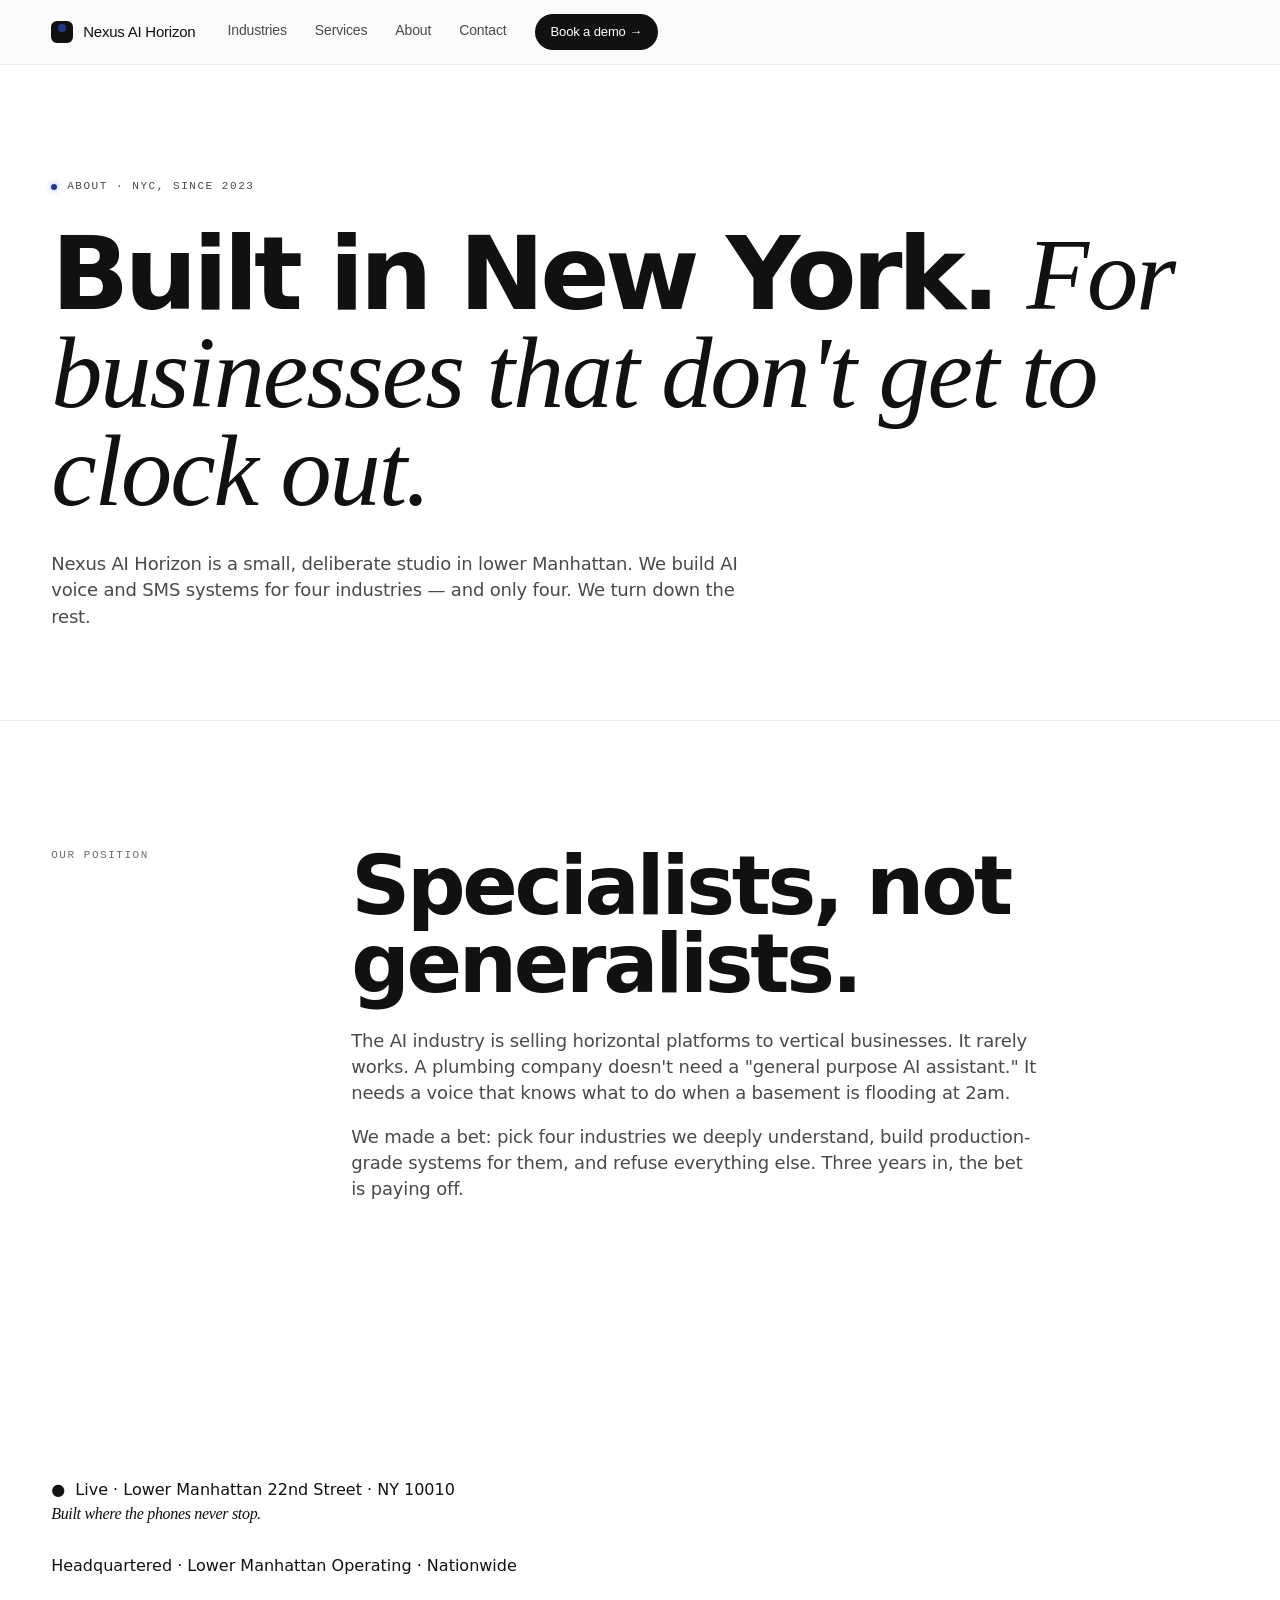
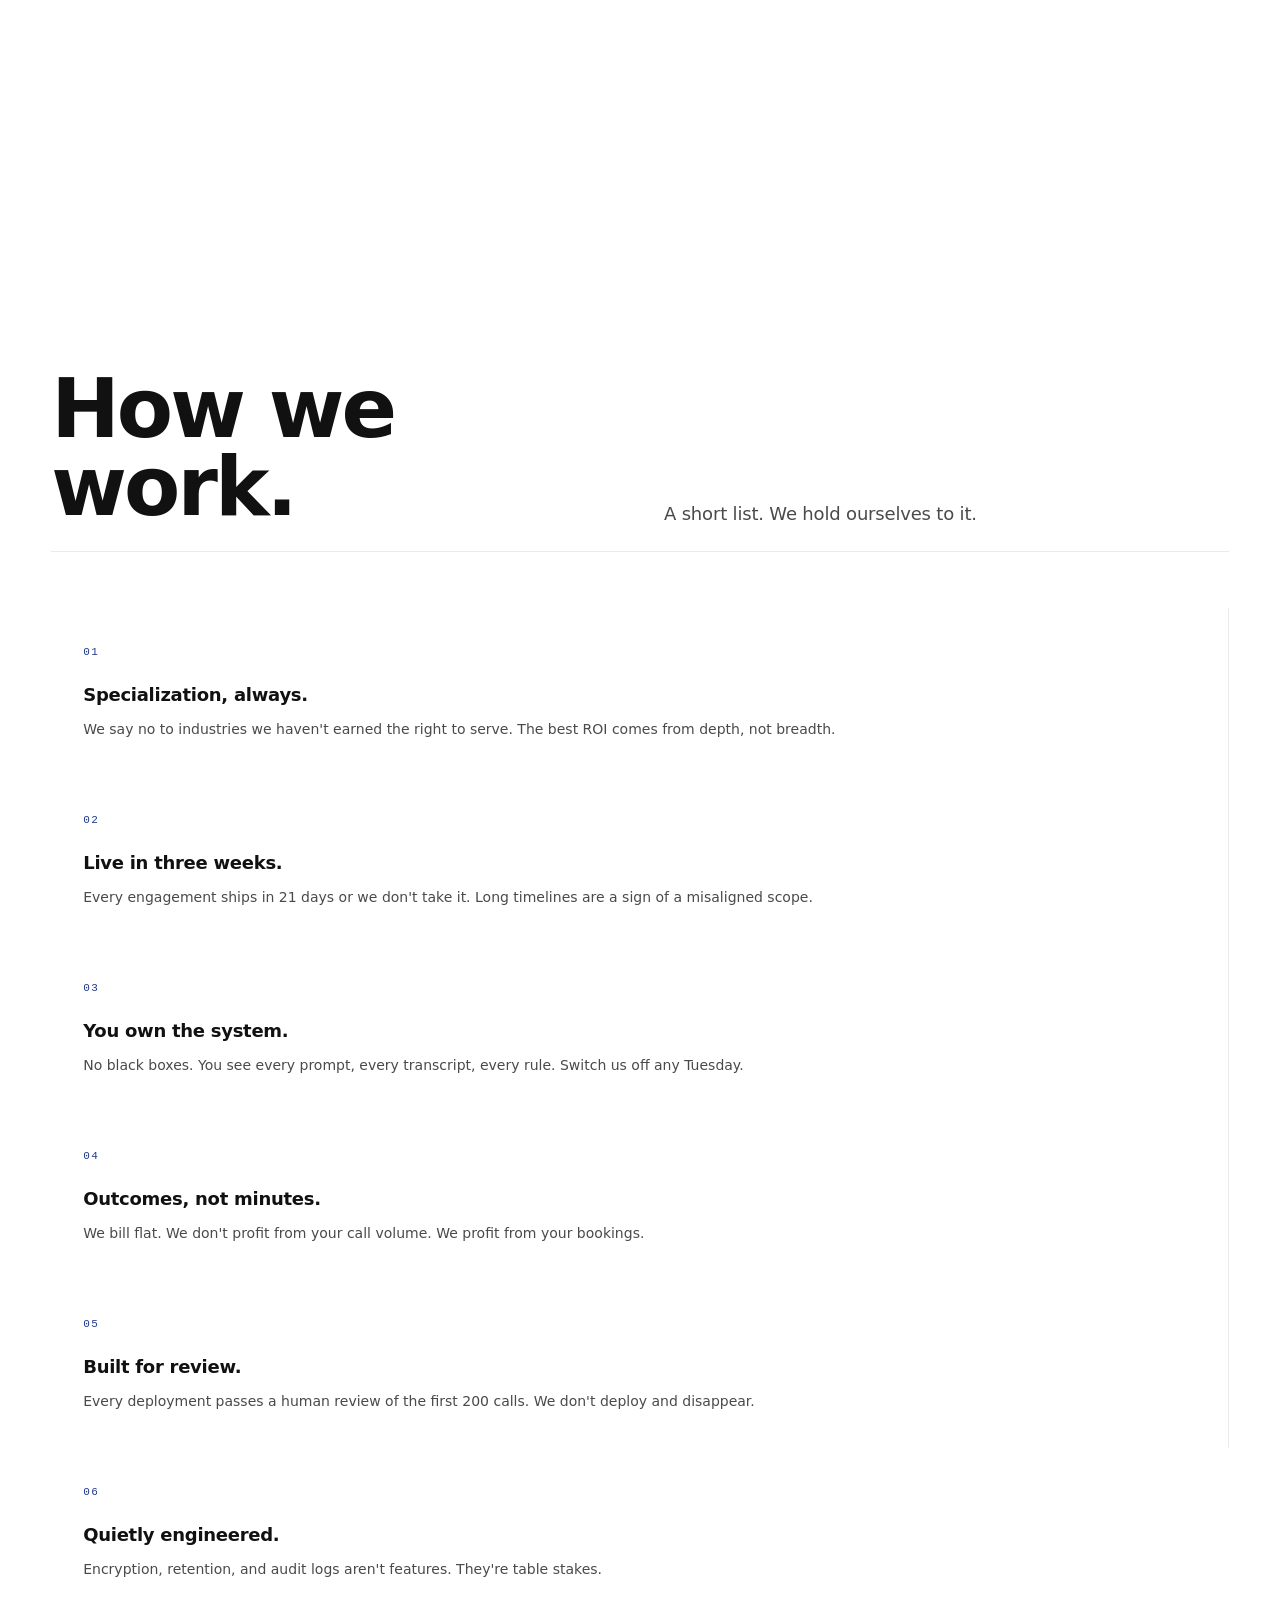
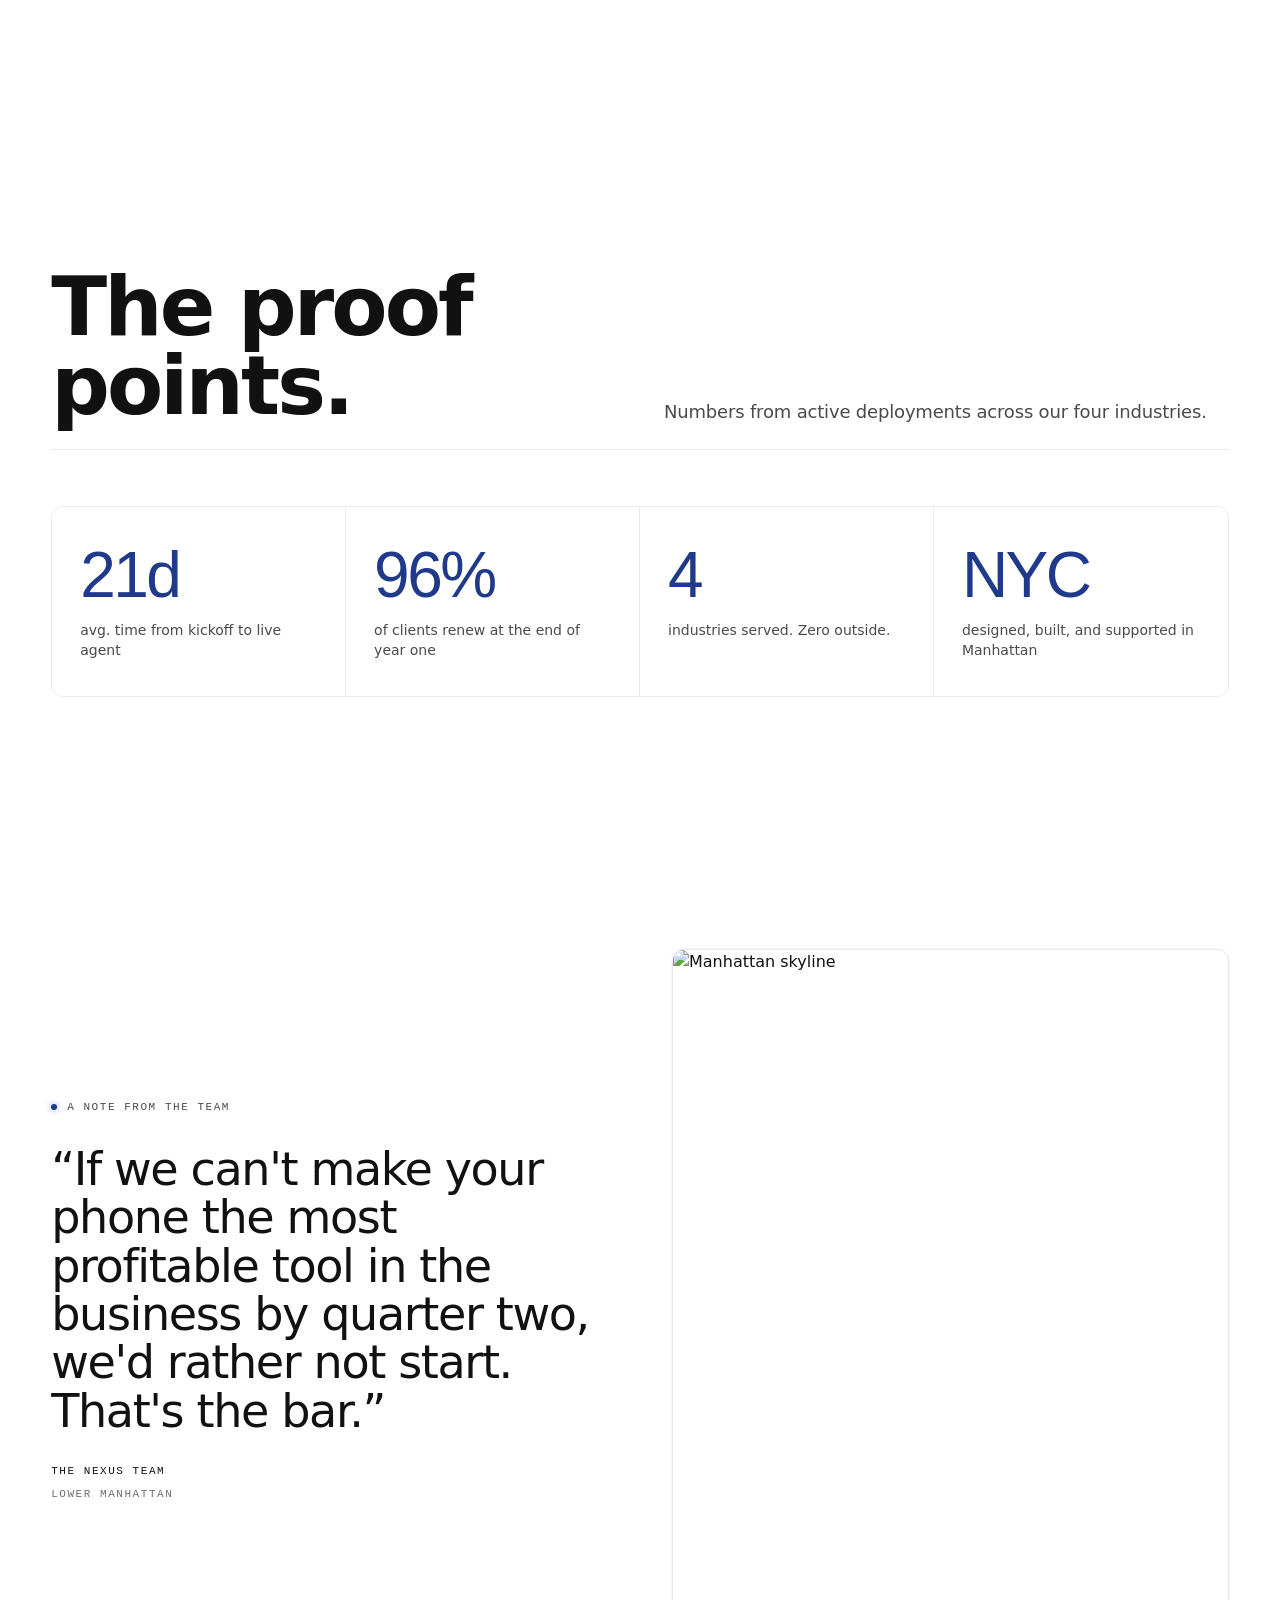
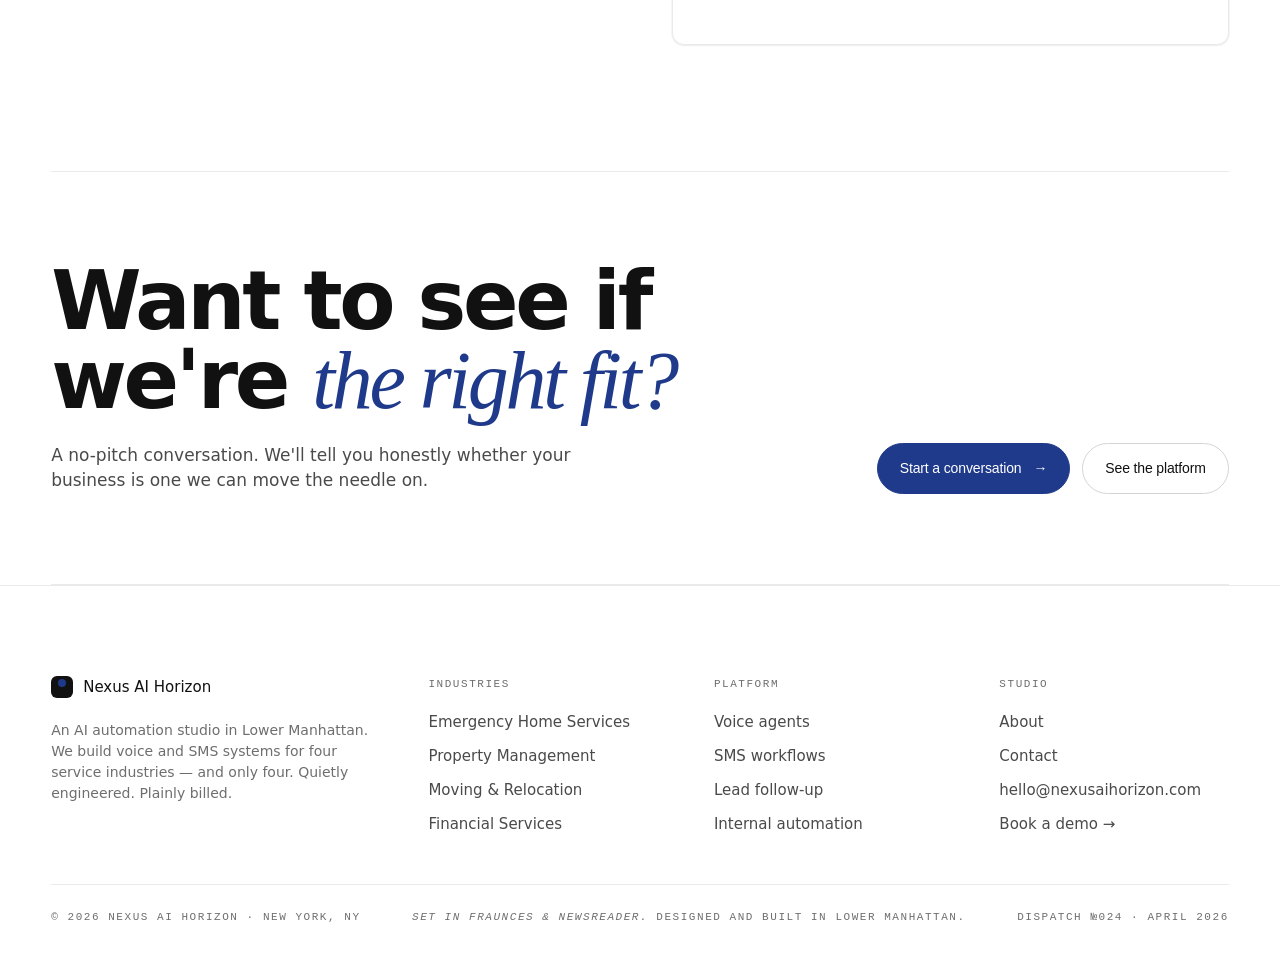
==== commit adf0b7f1: "Replace section videos with sector-aligned, action-driven loops Per brand video-selection rules, eve" ====
--- a/about.html
+++ b/about.html
@@ -77,8 +77,8 @@
       <img class="poster" src="https://images.unsplash.com/photo-1485871981521-5b1fd3805eee?auto=format&fit=crop&w=2400&q=70" alt="" />
       <video autoplay muted loop playsinline preload="metadata"
              poster="https://images.unsplash.com/photo-1485871981521-5b1fd3805eee?auto=format&fit=crop&w=2400&q=70">
-        <source src="https://videos.pexels.com/video-files/4990246/4990246-uhd_2560_1440_24fps.mp4" type="video/mp4" />
-        <source src="https://videos.pexels.com/video-files/2034115/2034115-uhd_2560_1440_30fps.mp4" type="video/mp4" />
+        <source src="https://videos.pexels.com/video-files/2034115/2034115-hd_1920_1080_30fps.mp4" type="video/mp4" />
+        <source src="https://videos.pexels.com/video-files/11504763/11504763-hd_1920_1080_30fps.mp4" type="video/mp4" />
       </video>
       <div class="vp-content">
         <div class="vp-meta">
--- a/assets/css/styles.css
+++ b/assets/css/styles.css
@@ -5,40 +5,52 @@
 
 /* --- Tokens ----------------------------------------------------------- */
 :root {
-  --bg:           #FAFAFA;        /* warm off-white */
+  --bg:           #FFFFFF;        /* pure white base */
+  --bg-alt:       #F5F5F5;        /* alternating light-gray sections */
+  --bg-soft:      #FAFAFA;        /* very subtle whisper-gray */
   --surface:      #FFFFFF;
-  --surface-2:   #F2F2F2;
+  --surface-2:   #F8F8F8;
   --surface-3:   #ECECEC;
-  --border:       #E8E8E8;
+  --border:       #EAEAEA;
   --border-2:     #D4D4D4;
   --border-3:     #BFBFBF;
 
-  --ink:          #0A0A0A;
-  --ink-2:        #2A2A2A;
-  --text-2:       #5A5A5A;
-  --text-3:       #8A8A8A;
-  --text-4:       #B0B0B0;
-
-  --signal:       #0042FF;        /* deep electric blue */
-  --signal-2:     #1A55FF;
-  --signal-3:     #003ADB;
-  --signal-bg:    rgba(0,66,255,.06);
-  --alert:        #E11D48;        /* missed-call red */
-  --alert-bg:     rgba(225,29,72,.06);
-
-  --container:    1320px;
+  --ink:          #111111;        /* near-black per spec */
+  --ink-2:        #1F1F1F;
+  --text-2:       #4A4A4A;
+  --text-3:       #6E6E6E;
+  --text-4:       #9A9A9A;
+
+  --signal:       #1F3A8A;        /* deep institutional blue (not neon) */
+  --signal-2:     #2D4FBF;
+  --signal-3:     #16306E;
+  --signal-soft:  #E8EDF7;        /* tinted blue background */
+  --signal-bg:    rgba(31,58,138,.06);
+  --alert:        #B91C1C;        /* deeper red for missed-call values */
+  --alert-bg:     rgba(185,28,28,.05);
+
+  --container:    1280px;
   --gutter:       clamp(20px, 4vw, 56px);
   --section-y:    clamp(96px, 14vh, 200px);
 
   --ease:         cubic-bezier(.22,.61,.36,1);
   --ease-snap:    cubic-bezier(.16,1,.3,1);
 
-  --grid-line:    rgba(10,10,10,.04);
-
-  --shadow-sm:    0 1px 2px rgba(10,10,10,.04);
-  --shadow-md:    0 4px 24px rgba(10,10,10,.06), 0 1px 3px rgba(10,10,10,.04);
-  --shadow-lg:    0 24px 60px -16px rgba(10,10,10,.18);
-}
+  --grid-line:    rgba(17,17,17,.04);
+
+  /* Stronger soft shadows — Apple/Stripe layering */
+  --shadow-sm:    0 1px 2px rgba(17,17,17,.05), 0 0 0 1px rgba(17,17,17,.03);
+  --shadow-md:    0 8px 32px -8px rgba(17,17,17,.10), 0 2px 6px -2px rgba(17,17,17,.06);
+  --shadow-lg:    0 32px 64px -24px rgba(17,17,17,.20), 0 8px 16px -8px rgba(17,17,17,.10);
+  --shadow-card:  0 1px 3px rgba(17,17,17,.06), 0 1px 2px rgba(17,17,17,.04);
+  --shadow-card-h:0 12px 32px -8px rgba(31,58,138,.18), 0 4px 8px -4px rgba(17,17,17,.06);
+}
+
+/* --- Section background alternation ------------------------------- */
+.bg-white { background: var(--bg); }
+.bg-soft  { background: var(--bg-soft); }
+.bg-gray  { background: var(--bg-alt); }
+section[class*="section"] { position: relative; }
 
 /* --- Reset ------------------------------------------------------------ */
 *, *::before, *::after { box-sizing: border-box; }
@@ -68,11 +80,11 @@
 .mono { font-family: 'Geist Mono', ui-monospace, Menlo, monospace; font-size: 11px; letter-spacing: .12em; text-transform: uppercase; }
 .serif-i { font-family: 'Instrument Serif', serif; font-style: italic; font-weight: 400; letter-spacing: -0.02em; }
 
-h1, h2, h3, h4 { margin: 0; font-weight: 500; line-height: 1; letter-spacing: -0.04em; color: var(--ink); }
-h1 { font-size: clamp(48px, 9vw, 144px); font-weight: 500; }
-h2 { font-size: clamp(36px, 6vw, 88px); font-weight: 500; letter-spacing: -0.035em; }
-h3 { font-size: clamp(24px, 2.6vw, 36px); font-weight: 500; letter-spacing: -0.025em; line-height: 1.05; }
-h4 { font-size: 18px; font-weight: 500; letter-spacing: -0.015em; line-height: 1.25; }
+h1, h2, h3, h4 { margin: 0; font-weight: 600; line-height: 1; letter-spacing: -0.04em; color: var(--ink); }
+h1 { font-size: clamp(56px, 10vw, 168px); font-weight: 600; letter-spacing: -0.05em; }
+h2 { font-size: clamp(40px, 6.4vw, 96px); font-weight: 600; letter-spacing: -0.04em; line-height: .96; }
+h3 { font-size: clamp(24px, 2.6vw, 36px); font-weight: 600; letter-spacing: -0.025em; line-height: 1.05; }
+h4 { font-size: 18px; font-weight: 600; letter-spacing: -0.015em; line-height: 1.25; }
 p  { margin: 0; }
 
 .lede {
@@ -212,21 +224,37 @@
 .mobile-menu .mob-link { display: block; font-family: 'Geist', sans-serif; font-weight: 500; font-size: 28px; letter-spacing: -0.025em; padding: 16px 0; border-bottom: 1px solid var(--border); color: var(--ink); }
 .mobile-menu .label { font-family: 'Geist Mono', monospace; font-size: 11px; letter-spacing: .14em; text-transform: uppercase; color: var(--text-2); }
 
-/* --- HOMEPAGE: HERO (type-led on light, video banner at top) ---------- */
+/* --- HOMEPAGE: HERO — premium light gradient + animated background ----- */
 .hero-cinema {
   position: relative;
-  padding-top: 32px; padding-bottom: 96px;
+  padding-top: 32px; padding-bottom: 112px;
   border-bottom: 1px solid var(--border);
   overflow: hidden;
+  background:
+    radial-gradient(ellipse 80% 60% at 80% 20%, rgba(31,58,138,.08) 0%, transparent 60%),
+    radial-gradient(ellipse 90% 70% at 20% 80%, rgba(232,237,247,.55) 0%, transparent 55%),
+    linear-gradient(180deg, #FFFFFF 0%, #FAFBFD 40%, #F4F6FB 100%);
 }
 .hero-cinema::before {
   content: ""; position: absolute; inset: 0; pointer-events: none; z-index: 0;
   background-image:
     linear-gradient(var(--grid-line) 1px, transparent 1px),
     linear-gradient(90deg, var(--grid-line) 1px, transparent 1px);
-  background-size: 64px 64px;
-  mask-image: radial-gradient(ellipse at 50% 30%, black 0%, transparent 70%);
-  -webkit-mask-image: radial-gradient(ellipse at 50% 30%, black 0%, transparent 70%);
+  background-size: 80px 80px;
+  mask-image: radial-gradient(ellipse at 50% 40%, black 0%, transparent 65%);
+  -webkit-mask-image: radial-gradient(ellipse at 50% 40%, black 0%, transparent 65%);
+}
+.hero-cinema::after {
+  content: ""; position: absolute; left: 0; right: 0; top: 12%; height: 240px; pointer-events: none;
+  background:
+    linear-gradient(90deg, transparent 0%, rgba(31,58,138,.05) 30%, rgba(31,58,138,.10) 50%, rgba(31,58,138,.05) 70%, transparent 100%);
+  filter: blur(60px);
+  opacity: .85;
+  animation: hero-drift 14s ease-in-out infinite;
+}
+@keyframes hero-drift {
+  0%, 100% { transform: translateX(-5%) translateY(0); opacity: .85; }
+  50%      { transform: translateX(5%) translateY(20px); opacity: .55; }
 }
 .hero-bg { display: none; }
 
@@ -248,10 +276,10 @@
 @keyframes pulse { 0%,100% { opacity: 1; } 50% { opacity: .35; } }
 
 .hero-cinema h1 {
-  font-size: clamp(48px, 10vw, 168px);
-  letter-spacing: -0.045em;
-  line-height: .92;
-  font-weight: 500;
+  font-size: clamp(56px, 11vw, 184px);
+  letter-spacing: -0.05em;
+  line-height: .9;
+  font-weight: 600;
   max-width: 14ch;
   color: var(--ink);
 }
@@ -383,7 +411,301 @@
 }
 
 /* --- INDUSTRY EXAMPLES — 4-up grid showing concrete use per vertical -- */
-.ind-examples { background: var(--surface); border-top: 1px solid var(--border); border-bottom: 1px solid var(--border); }
+.ind-examples { background: var(--bg-alt); border-top: 1px solid var(--border); border-bottom: 1px solid var(--border); }
+.ind-examples .ind-ex {
+  background: var(--surface); box-shadow: var(--shadow-card);
+  transition: border-color .3s var(--ease), box-shadow .3s var(--ease), transform .3s var(--ease);
+  overflow: hidden;
+  padding: 0;
+  display: flex; flex-direction: column;
+  border-radius: 14px;
+}
+.ind-examples .ind-ex:hover { box-shadow: var(--shadow-card-h); transform: translateY(-3px); border-color: var(--signal); }
+.ind-examples .ind-ex:hover .ex-media video,
+.ind-examples .ind-ex:hover .ex-media img { transform: scale(1.06); filter: grayscale(40%) contrast(112%) brightness(.85); }
+
+/* Industry illustration plate at top of each card — bespoke gradient + SVG */
+.ind-ex .ex-media {
+  position: relative; aspect-ratio: 16 / 9; overflow: hidden;
+  background: var(--ink);
+  border-bottom: 1px solid var(--border);
+}
+.ind-ex .ex-media video, .ind-ex .ex-media img {
+  position: absolute; inset: 0; width: 100%; height: 100%; object-fit: cover;
+  filter: grayscale(60%) contrast(108%) brightness(.7);
+  transition: transform 1s var(--ease), filter .5s var(--ease);
+  z-index: 0;
+}
+/* The dark gradient overlay was needed when ex-media had a video.
+   Now that ex-illo is bespoke gradients, it would darken the watermark numeral. */
+.ind-ex .ex-media::after { content: none; }
+
+/* Gradient backgrounds + decorative SVG per industry */
+.ex-illo {
+  position: absolute; inset: 0; overflow: hidden;
+  display: grid; place-items: center;
+  z-index: 0;
+}
+.ex-illo svg.deco-illo {
+  position: absolute; inset: 0; width: 100%; height: 100%; display: block;
+  z-index: 1;
+}
+
+/* Editorial illustration system — Pentagram-style minimal: single huge
+   italic Roman numeral on a sophisticated gradient + one precise icon.
+   Restrained. Institutional. No cartoons. */
+
+.ex-illo {
+  position: absolute; inset: 0; overflow: hidden;
+  z-index: 0;
+}
+.ex-illo .num-bg {
+  position: absolute; inset: 0; display: grid; place-items: center;
+  font-family: 'Instrument Serif', 'Fraunces', serif;
+  font-style: italic;
+  font-size: clamp(180px, 30vw, 320px);
+  line-height: 1; letter-spacing: -0.02em;
+  font-weight: 400;
+  pointer-events: none;
+  z-index: 0;
+}
+.ex-illo .num-bg span { display: block; transform: translateY(8%); }
+
+/* Top-left mono code label — accent dot now lives INSIDE the code so it
+   can never collide with the descriptor row at the bottom. */
+.ex-illo .code {
+  position: absolute; top: 16px; left: 18px;
+  display: inline-flex; align-items: center; gap: 8px;
+  max-width: calc(100% - 84px);     /* always leave room for top-right icon */
+  font-family: 'Geist Mono', monospace; font-size: 10px; font-weight: 600;
+  letter-spacing: .18em; text-transform: uppercase;
+  white-space: nowrap; overflow: hidden; text-overflow: ellipsis;
+  padding: 6px 12px; border-radius: 999px;
+  background: rgba(0,0,0,.32); backdrop-filter: blur(6px);
+  -webkit-backdrop-filter: blur(6px);
+  z-index: 2;
+}
+.ex-illo .code .dash { opacity: .55; margin: 0 6px; }
+
+/* Bottom descriptor — single line, ellipsis on overflow */
+.ex-illo .descriptor {
+  position: absolute; bottom: 14px; left: 18px; right: 18px;
+  display: flex; justify-content: space-between; align-items: center;
+  gap: 16px;
+  font-family: 'Geist Mono', monospace; font-size: 10px; font-weight: 500;
+  letter-spacing: .14em; text-transform: uppercase;
+  z-index: 2;
+  padding: 8px 12px; border-radius: 8px;
+  background: rgba(0,0,0,.32); backdrop-filter: blur(6px);
+  -webkit-backdrop-filter: blur(6px);
+}
+.ex-illo .descriptor span {
+  white-space: nowrap; overflow: hidden; text-overflow: ellipsis;
+  min-width: 0;
+}
+.ex-illo .descriptor span:last-child { text-align: right; }
+
+/* Top-right precision icon */
+.ex-illo .icon-mark {
+  position: absolute; top: 16px; right: 18px;
+  width: 42px; height: 42px;
+  padding: 9px; border-radius: 10px;
+  background: rgba(0,0,0,.32); backdrop-filter: blur(6px);
+  -webkit-backdrop-filter: blur(6px);
+  z-index: 2;
+}
+.ex-illo .icon-mark svg { width: 100%; height: 100%; display: block; stroke-linecap: round; stroke-linejoin: round; fill: none; }
+
+/* Accent dot now leads the code label — guaranteed never to collide */
+.ex-illo .accent-dot {
+  width: 6px; height: 6px; border-radius: 999px;
+  flex-shrink: 0;
+  animation: pulse 1.6s ease-in-out infinite;
+}
+.ex-illo::after { content: none; } /* removed the vertical hairline */
+
+/* Ambient looping video sits BEHIND the numeral, tinted to match the gradient.
+   mix-blend-mode preserves the gradient color while letting motion through. */
+.ex-illo .ambient {
+  position: absolute; inset: 0; width: 100%; height: 100%;
+  object-fit: cover;
+  z-index: 0;
+  opacity: .55;
+  mix-blend-mode: luminosity;
+  filter: grayscale(100%) contrast(105%) brightness(.7);
+  pointer-events: none;
+}
+.ex-illo .num-bg { z-index: 1; }
+.ex-illo .code,
+.ex-illo .descriptor,
+.ex-illo .icon-mark,
+.ex-illo .accent-dot { z-index: 4; }
+
+/* Per-industry video tint — videos are now the dominant background element */
+.ex-illo--emergency .ambient { filter: contrast(108%) brightness(.65) saturate(.9); opacity: .92; mix-blend-mode: normal; }
+.ex-illo--property  .ambient { filter: contrast(108%) brightness(.7)  saturate(.9); opacity: .92; mix-blend-mode: normal; }
+.ex-illo--moving    .ambient { filter: contrast(108%) brightness(.7)  saturate(.95); opacity: .92; mix-blend-mode: normal; }
+.ex-illo--financial .ambient { filter: contrast(110%) brightness(.6)  saturate(.85); opacity: .92; mix-blend-mode: normal; }
+
+@media (prefers-reduced-motion: reduce) {
+  .ex-illo .ambient { display: none; }
+}
+
+/* 01 Emergency — refined deep slate with subtle ember warmth */
+.ex-illo--emergency {
+  background:
+    radial-gradient(ellipse 60% 50% at 80% 30%, rgba(255,170,100,.18) 0%, transparent 60%),
+    linear-gradient(160deg, #1A1F2C 0%, #1F2230 45%, #2A1F1F 100%);
+  color: #F5E6D3;
+}
+.ex-illo--emergency .num-bg { color: rgba(255,200,150,.22); }
+.ex-illo--emergency .icon-mark svg { stroke: rgba(255,210,170,.85); stroke-width: 1.4; }
+.ex-illo--emergency .accent-dot { background: #FFB87A; box-shadow: 0 0 8px rgba(255,184,122,.6); }
+
+/* 02 Property — cool slate-blue, refined */
+.ex-illo--property {
+  background:
+    radial-gradient(ellipse 60% 50% at 75% 35%, rgba(160,190,240,.18) 0%, transparent 60%),
+    linear-gradient(160deg, #1B2542 0%, #1E2B4D 45%, #1A2944 100%);
+  color: #E0E8F5;
+}
+.ex-illo--property .num-bg { color: rgba(200,220,255,.22); }
+.ex-illo--property .icon-mark svg { stroke: rgba(220,232,250,.9); stroke-width: 1.4; }
+.ex-illo--property .accent-dot { background: #A8C5F0; box-shadow: 0 0 8px rgba(168,197,240,.6); }
+
+/* 03 Moving — refined warm earth, more muted than before */
+.ex-illo--moving {
+  background:
+    radial-gradient(ellipse 60% 50% at 25% 30%, rgba(220,180,140,.16) 0%, transparent 55%),
+    linear-gradient(160deg, #221A14 0%, #2A211A 45%, #2E2520 100%);
+  color: #E8D9C3;
+}
+.ex-illo--moving .num-bg { color: rgba(232,217,195,.22); }
+.ex-illo--moving .icon-mark svg { stroke: rgba(232,217,195,.9); stroke-width: 1.4; }
+.ex-illo--moving .accent-dot { background: #D4B896; box-shadow: 0 0 8px rgba(212,184,150,.55); }
+
+/* 04 Financial — deep navy with subtle champagne */
+.ex-illo--financial {
+  background:
+    radial-gradient(ellipse 55% 50% at 78% 30%, rgba(220,180,130,.14) 0%, transparent 60%),
+    linear-gradient(160deg, #0E1726 0%, #122039 50%, #0F1A2E 100%);
+  color: #E8DDC4;
+}
+.ex-illo--financial .num-bg { color: rgba(232,221,196,.22); }
+.ex-illo--financial .icon-mark svg { stroke: #DCC09A; stroke-width: 1.4; }
+.ex-illo--financial .accent-dot { background: #DCC09A; box-shadow: 0 0 8px rgba(220,192,154,.6); }
+.ind-ex .ex-media .ex-tag {
+  position: absolute; top: 16px; left: 16px; z-index: 2;
+  display: inline-flex; align-items: center; gap: 8px;
+  padding: 6px 12px; border-radius: 999px;
+  background: rgba(255,255,255,.18); border: 1px solid rgba(255,255,255,.28);
+  backdrop-filter: blur(8px); -webkit-backdrop-filter: blur(8px);
+  font-family: 'Geist Mono', monospace; font-size: 10px; letter-spacing: .14em; text-transform: uppercase;
+  color: #FFF; font-weight: 600;
+}
+.ind-ex .ex-media .ex-tag .live-dot { width: 6px; height: 6px; border-radius: 999px; background: var(--signal-2); box-shadow: 0 0 6px var(--signal-2); animation: pulse 1.6s ease-in-out infinite; }
+.ind-ex .ex-media .ex-place {
+  position: absolute; bottom: 16px; left: 16px; z-index: 2;
+  font-family: 'Geist Mono', monospace; font-size: 10px; letter-spacing: .14em; text-transform: uppercase;
+  color: rgba(255,255,255,.85);
+}
+.ind-ex .ex-body { padding: 28px 32px 32px; display: flex; flex-direction: column; gap: 16px; flex: 1; }
+.ind-ex .ex-head { display: flex; justify-content: space-between; align-items: baseline; gap: 16px; flex-wrap: wrap; }
+.ind-ex .ex-result { margin-top: auto; }
+
+/* --- LIVE NETWORK SECTION — animated NYC borough map (light theme) -- */
+.live-network {
+  background: var(--bg);
+  border-top: 1px solid var(--border); border-bottom: 1px solid var(--border);
+  position: relative;
+}
+.live-network::before {
+  content: ""; position: absolute; inset: 0; pointer-events: none;
+  background-image:
+    linear-gradient(var(--grid-line) 1px, transparent 1px),
+    linear-gradient(90deg, var(--grid-line) 1px, transparent 1px);
+  background-size: 64px 64px;
+  -webkit-mask-image: radial-gradient(ellipse at 50% 50%, black 0%, transparent 75%);
+          mask-image: radial-gradient(ellipse at 50% 50%, black 0%, transparent 75%);
+}
+.live-network .container { position: relative; z-index: 1; }
+.network-grid { display: grid; grid-template-columns: 1fr 1.3fr; gap: 80px; align-items: center; margin-top: 40px; }
+@media (max-width: 900px) { .network-grid { grid-template-columns: 1fr; gap: 40px; } }
+.network-text h2 { letter-spacing: -0.04em; max-width: 14ch; }
+.network-text .lede { margin-top: 24px; max-width: 50ch; }
+.network-stats { margin-top: 36px; display: grid; grid-template-columns: repeat(3, auto); gap: 36px; }
+.network-stats .num {
+  font-family: 'Geist', sans-serif; font-weight: 600;
+  font-size: clamp(36px, 4vw, 56px); letter-spacing: -0.04em; line-height: 1;
+  color: var(--signal);
+}
+.network-stats .lab { font-family: 'Geist Mono', monospace; font-size: 10px; letter-spacing: .14em; text-transform: uppercase; color: var(--text-3); margin-top: 8px; }
+
+.network-ticker {
+  margin-top: 24px;
+  display: flex; gap: 12px; align-items: center;
+  font-family: 'Geist Mono', monospace; font-size: 11px; letter-spacing: .12em; text-transform: uppercase; color: var(--text-2);
+}
+.network-ticker .pulse {
+  width: 8px; height: 8px; border-radius: 999px; background: var(--signal);
+  box-shadow: 0 0 8px var(--signal); animation: pulse 1.6s ease-in-out infinite;
+}
+
+.borough-map-light {
+  position: relative;
+  background: linear-gradient(180deg, var(--surface) 0%, var(--bg-soft) 100%);
+  border: 1px solid var(--border);
+  border-radius: 16px;
+  padding: 16px;
+  aspect-ratio: 5/4;
+  box-shadow: var(--shadow-card);
+}
+.borough-map-light svg { width: 100%; height: 100%; display: block; }
+.borough-map-light .land { fill: #ECEFF6; stroke: #C8CDDA; stroke-width: 1; }
+.borough-map-light .land.active { fill: #DCE3F1; stroke: var(--signal); stroke-width: 1.5; }
+.borough-map-light .label { font-family: 'Geist Mono', sans-serif; font-size: 9px; letter-spacing: .14em; text-transform: uppercase; fill: #6E6E6E; font-weight: 500; }
+.borough-map-light .ping {
+  fill: var(--signal); transform-origin: center; transform-box: fill-box;
+  animation: ping 2.4s var(--ease) infinite;
+}
+.borough-map-light .ping.d2 { animation-delay: .6s; }
+.borough-map-light .ping.d3 { animation-delay: 1.2s; }
+.borough-map-light .ping.d4 { animation-delay: 1.8s; }
+.borough-map-light .ring {
+  fill: none; stroke: var(--signal); stroke-width: 1.4;
+  transform-origin: center; transform-box: fill-box;
+  animation: ring 2.4s var(--ease) infinite;
+}
+.borough-map-light .ring.d2 { animation-delay: .6s; }
+.borough-map-light .ring.d3 { animation-delay: 1.2s; }
+.borough-map-light .ring.d4 { animation-delay: 1.8s; }
+@keyframes ping { 0% { opacity: 0; transform: scale(.4); } 25% { opacity: 1; } 100% { opacity: 0; transform: scale(1.6); } }
+@keyframes ring { 0% { opacity: 0; r: 4; } 25% { opacity: .8; } 100% { opacity: 0; r: 28; } }
+.borough-map-light .map-caption {
+  position: absolute; left: 24px; right: 24px; bottom: 24px;
+  display: flex; justify-content: space-between; gap: 16px; flex-wrap: wrap;
+  font-family: 'Geist Mono', monospace; font-size: 10px; letter-spacing: .14em; text-transform: uppercase; color: var(--text-3);
+}
+.borough-map-light .map-caption .live { color: var(--signal); }
+
+/* --- Ambient closing video ------------------------------------------ */
+.closing-cinema { background: var(--bg); position: relative; overflow: hidden; }
+.closing-bg {
+  position: absolute; inset: 0; z-index: 0;
+  pointer-events: none;
+}
+.closing-bg video, .closing-bg img.poster {
+  position: absolute; inset: 0; width: 100%; height: 100%; object-fit: cover;
+  filter: grayscale(70%) brightness(1.05);
+  opacity: .12;
+}
+.closing-bg::after {
+  content: ""; position: absolute; inset: 0;
+  background:
+    radial-gradient(ellipse at 50% 50%, transparent 0%, var(--bg) 75%),
+    linear-gradient(180deg, var(--bg) 0%, transparent 30%, transparent 70%, var(--bg) 100%);
+}
+.closing-cinema .container { position: relative; z-index: 2; }
 .ind-examples-head { margin-bottom: 56px; max-width: 880px; }
 .ind-examples-grid { display: grid; grid-template-columns: repeat(2, 1fr); gap: 16px; }
 @media (max-width: 720px) { .ind-examples-grid { grid-template-columns: 1fr; } }
@@ -457,18 +779,18 @@
 .wwd-card {
   position: relative;
   background:
-    radial-gradient(ellipse at top right, rgba(0,66,255,.05) 0%, transparent 50%),
-    linear-gradient(180deg, var(--surface) 0%, var(--bg) 100%);
+    radial-gradient(ellipse at top right, rgba(31,58,138,.04) 0%, transparent 55%),
+    linear-gradient(180deg, #FFFFFF 0%, #FCFCFC 100%);
   border: 1px solid var(--border);
-  border-radius: 16px;
+  border-radius: 14px;
   padding: 36px 32px 32px;
   display: flex; flex-direction: column; gap: 16px;
   transition: border-color .35s var(--ease), box-shadow .35s var(--ease), transform .35s var(--ease);
-  box-shadow: var(--shadow-sm);
+  box-shadow: var(--shadow-card);
   overflow: hidden;
   isolation: isolate;
 }
-.wwd-card:hover { border-color: var(--ink); box-shadow: var(--shadow-md); transform: translateY(-3px); }
+.wwd-card:hover { border-color: var(--signal); box-shadow: var(--shadow-card-h); transform: translateY(-4px); }
 
 /* Top accent line that appears on hover */
 .wwd-card::before {
@@ -501,25 +823,55 @@
 .wwd-card > p,
 .wwd-card > .wwd-points { position: relative; z-index: 2; }
 
-.wwd-icon {
-  width: 48px; height: 48px;
+/* Product preview at top of each card — looks like a real UI surface */
+.wwd-preview {
+  width: 100%;
   border-radius: 12px;
+  background:
+    linear-gradient(180deg, #FFFFFF 0%, #F8F8F8 100%);
+  border: 1px solid var(--border);
+  padding: 14px 16px;
+  margin-bottom: 6px;
+  position: relative;
+  overflow: hidden;
+  box-shadow: 0 1px 0 rgba(255,255,255,.6) inset, 0 4px 12px rgba(10,10,10,.04);
+  transition: transform .4s var(--ease), box-shadow .4s var(--ease);
+}
+.wwd-preview::before {
+  content: ""; position: absolute; inset: 0; pointer-events: none;
+  background-image:
+    linear-gradient(rgba(10,10,10,.025) 1px, transparent 1px),
+    linear-gradient(90deg, rgba(10,10,10,.025) 1px, transparent 1px);
+  background-size: 16px 16px;
+  -webkit-mask-image: radial-gradient(ellipse at 50% 50%, black 0%, transparent 80%);
+          mask-image: radial-gradient(ellipse at 50% 50%, black 0%, transparent 80%);
+  opacity: .8;
+}
+.wwd-preview::after {
+  content: ""; position: absolute; inset: 0; pointer-events: none;
+  background: radial-gradient(ellipse at top right, rgba(0,66,255,.06) 0%, transparent 60%);
+}
+.wwd-card:hover .wwd-preview { transform: translateY(-2px); box-shadow: 0 1px 0 rgba(255,255,255,.6) inset, 0 12px 28px rgba(10,10,10,.08); }
+.wwd-preview svg { width: 100%; height: auto; display: block; position: relative; z-index: 1; }
+.wwd-preview .pv-pulse {
+  transform-origin: center; transform-box: fill-box;
+  animation: pv-pulse 1.6s ease-in-out infinite;
+}
+@keyframes pv-pulse { 0%,100% { opacity: 1 } 50% { opacity: .35 } }
+
+/* Small badge below preview — keeps service-type recognition */
+.wwd-badge {
+  display: inline-flex; align-items: center; gap: 6px;
+  padding: 4px 10px;
+  border-radius: 999px;
   background: var(--signal-bg);
   color: var(--signal);
-  display: grid; place-items: center;
-  position: relative;
-  box-shadow: 0 0 0 0 rgba(0,66,255,0);
-  transition: box-shadow .35s var(--ease), transform .35s var(--ease);
-}
-.wwd-icon::after {
-  content: ""; position: absolute; inset: -8px; border-radius: 16px;
-  background: radial-gradient(circle, rgba(0,66,255,.18) 0%, transparent 70%);
-  opacity: 0; transition: opacity .35s var(--ease);
-  z-index: -1;
-}
-.wwd-card:hover .wwd-icon { box-shadow: 0 8px 24px rgba(0,66,255,.18); transform: translateY(-1px); }
-.wwd-card:hover .wwd-icon::after { opacity: 1; }
-.wwd-icon svg { width: 24px; height: 24px; }
+  font-family: 'Geist Mono', monospace;
+  font-size: 9px; letter-spacing: .18em; text-transform: uppercase;
+  font-weight: 600;
+  width: fit-content;
+}
+.wwd-badge .dot { width: 6px; height: 6px; border-radius: 999px; background: var(--signal); }
 
 .wwd-tag { font-family: 'Geist Mono', monospace; font-size: 10px; letter-spacing: .2em; text-transform: uppercase; color: var(--text-3); }
 .wwd-card h3 { font-size: clamp(22px, 2vw, 28px); letter-spacing: -0.025em; line-height: 1.05; color: var(--ink); }
@@ -604,7 +956,7 @@
 .cost-right .lede strong { color: var(--alert); }
 
 /* --- SECTION 03: THE SYSTEM (interactive flow) ----------------------- */
-.system-section { background: var(--surface); border-top: 1px solid var(--border); border-bottom: 1px solid var(--border); position: relative; }
+.system-section { background: var(--bg); border-top: 1px solid var(--border); border-bottom: 1px solid var(--border); position: relative; }
 .system-section::before {
   content: ""; position: absolute; inset: 0; pointer-events: none;
   background-image:
@@ -818,7 +1170,7 @@
 }
 
 /* --- SECTION 07: HOW IT WORKS (terminal — kept dark, framed in light) - */
-.terminal-section { background: var(--surface); border-top: 1px solid var(--border); border-bottom: 1px solid var(--border); }
+.terminal-section { background: var(--bg-alt); border-top: 1px solid var(--border); border-bottom: 1px solid var(--border); }
 .terminal {
   border: 1px solid var(--border-2); border-radius: 12px;
   background: #0A0A0A;
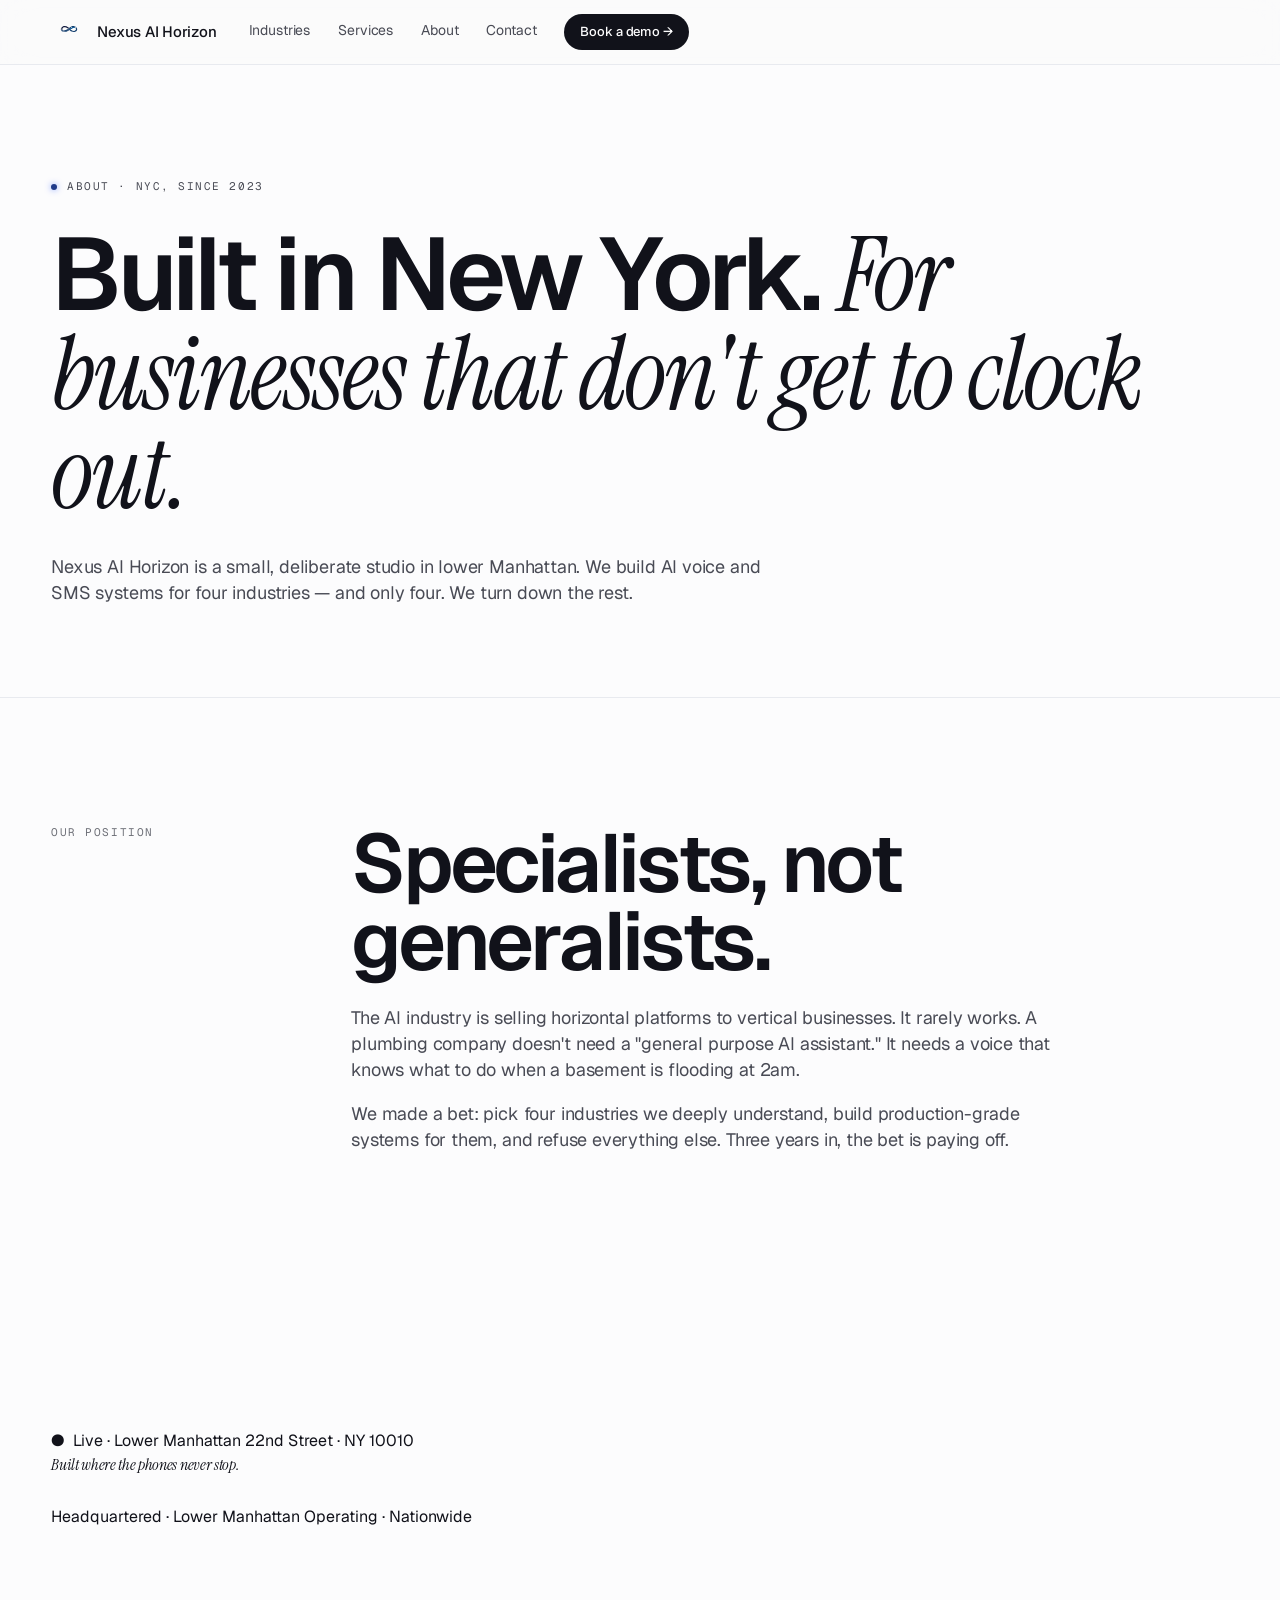
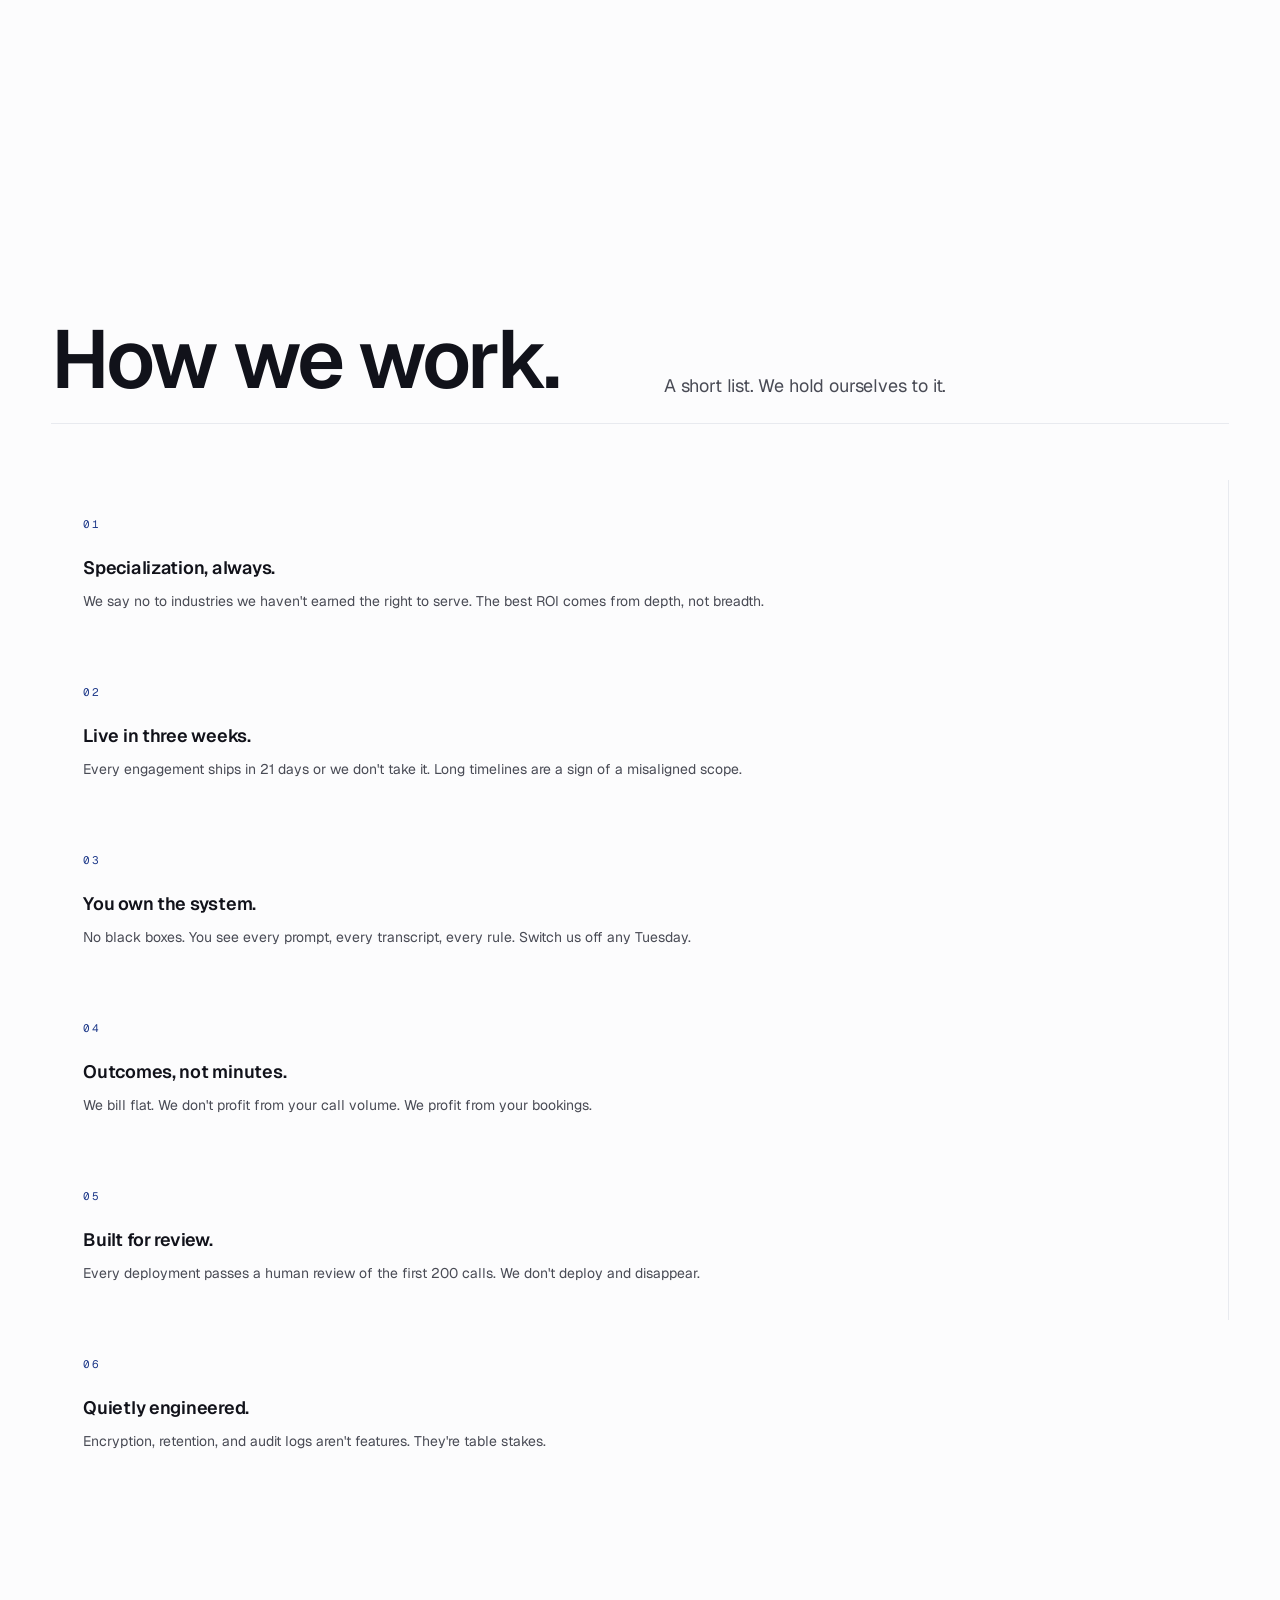
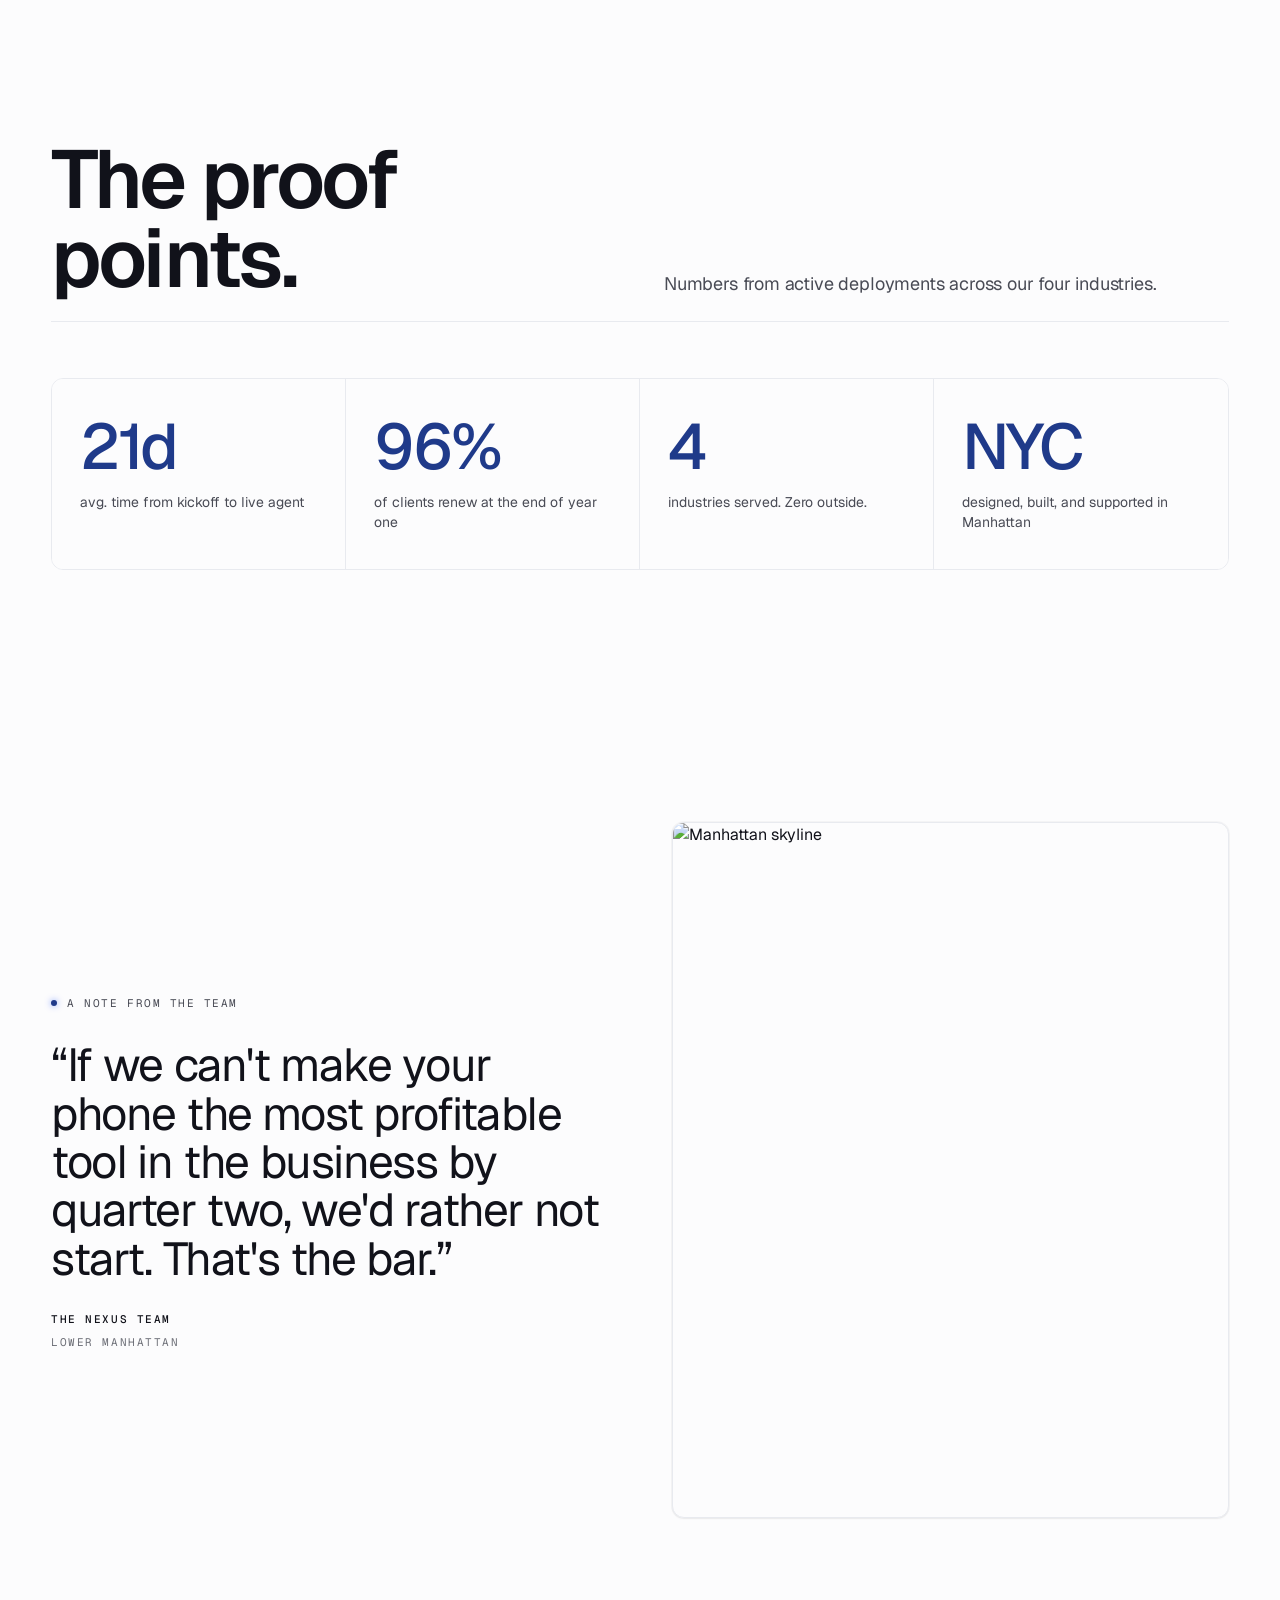
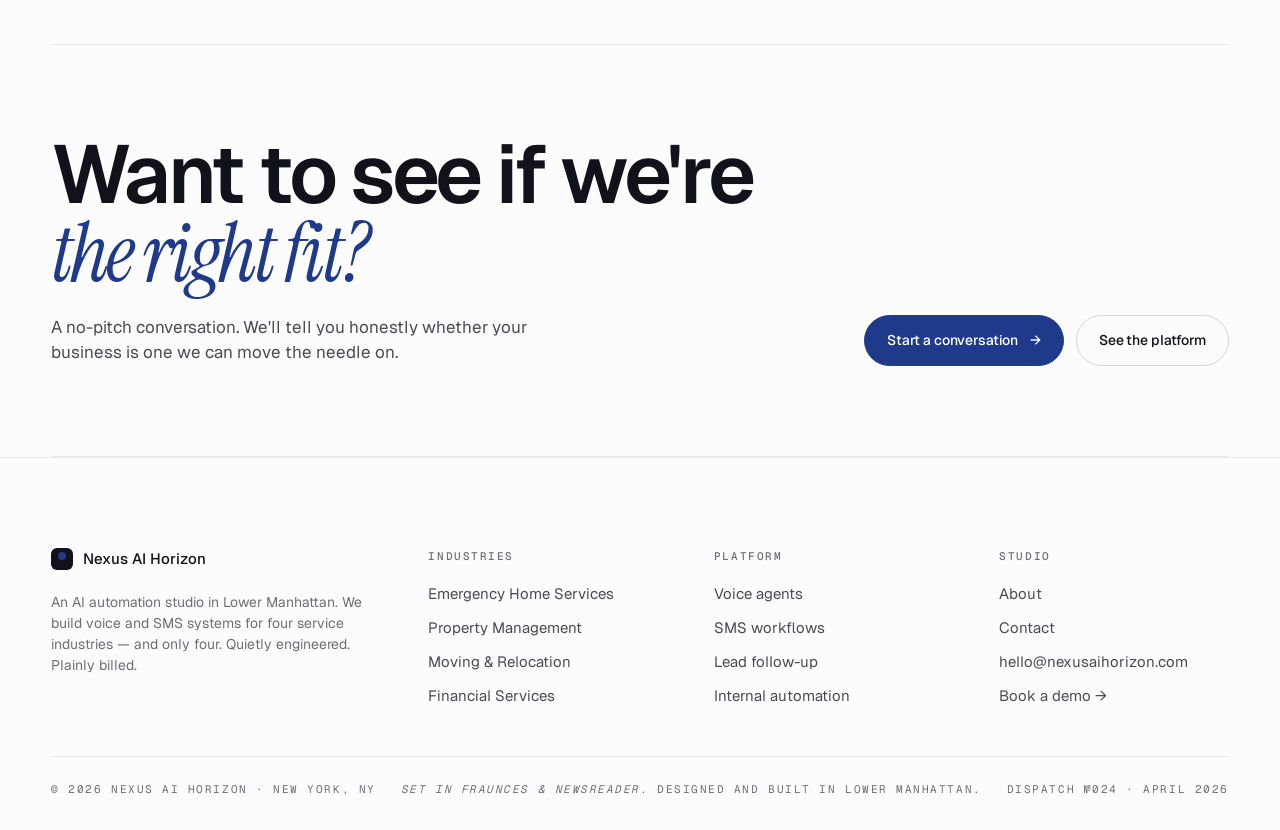
==== commit a71c4480: "Brand polish: align fonts, restore industries, add logo + meta, fix EDT Inner pages were importing F" ====
--- a/about.html
+++ b/about.html
@@ -5,9 +5,21 @@
   <meta name="viewport" content="width=device-width,initial-scale=1" />
   <title>About — Nexus AI Horizon</title>
   <meta name="description" content="Nexus AI Horizon is a New York City-based AI automation studio. We build for four industries. We don't generalize." />
+  <meta name="theme-color" content="#1F3A8A" />
+  <link rel="icon" type="image/svg+xml" href="assets/img/logo-mark.svg" />
+  <link rel="apple-touch-icon" href="assets/img/logo.svg" />
+  <meta property="og:type" content="website" />
+  <meta property="og:site_name" content="Nexus AI Horizon" />
+  <meta property="og:title" content="About — Nexus AI Horizon" />
+  <meta property="og:description" content="A small, deliberate NYC studio building AI voice and SMS systems for four industries — and only four." />
+  <meta property="og:image" content="https://images.unsplash.com/photo-1485871981521-5b1fd3805eee?auto=format&fit=crop&w=1200&h=630&q=70" />
+  <meta name="twitter:card" content="summary_large_image" />
+  <meta name="twitter:title" content="About — Nexus AI Horizon" />
+  <meta name="twitter:description" content="A small, deliberate NYC studio building AI voice and SMS systems for four industries." />
+  <meta name="twitter:image" content="https://images.unsplash.com/photo-1485871981521-5b1fd3805eee?auto=format&fit=crop&w=1200&h=630&q=70" />
   <link rel="preconnect" href="https://fonts.googleapis.com" />
   <link rel="preconnect" href="https://fonts.gstatic.com" crossorigin />
-  <link href="https://fonts.googleapis.com/css2?family=Fraunces:ital,opsz,wght,SOFT@0,9..144,300..700,30..100;1,9..144,300..700,30..100&family=Newsreader:ital,opsz,wght@0,6..72,300..600;1,6..72,300..600&family=IBM+Plex+Mono:wght@400;500;600&display=swap" rel="stylesheet" />
+  <link href="https://fonts.googleapis.com/css2?family=Geist:wght@300;400;500;600;700&family=Geist+Mono:wght@400;500;600&family=Instrument+Serif:ital@0;1&display=swap" rel="stylesheet" />
   <link rel="stylesheet" href="assets/css/styles.css" />
 </head>
 <body>
--- a/assets/css/styles.css
+++ b/assets/css/styles.css
@@ -5,21 +5,22 @@
 
 /* --- Tokens ----------------------------------------------------------- */
 :root {
-  --bg:           #FFFFFF;        /* pure white base */
-  --bg-alt:       #F5F5F5;        /* alternating light-gray sections */
-  --bg-soft:      #FAFAFA;        /* very subtle whisper-gray */
-  --surface:      #FFFFFF;
-  --surface-2:   #F8F8F8;
-  --surface-3:   #ECECEC;
-  --border:       #EAEAEA;
-  --border-2:     #D4D4D4;
-  --border-3:     #BFBFBF;
-
-  --ink:          #111111;        /* near-black per spec */
-  --ink-2:        #1F1F1F;
-  --text-2:       #4A4A4A;
-  --text-3:       #6E6E6E;
-  --text-4:       #9A9A9A;
+  /* Neutrals are tinted toward the signal-blue hue (chroma ~0.005). Avoid pure #fff/#000. */
+  --bg:           #FCFCFD;        /* near-white, faintly cool */
+  --bg-alt:       #F4F5F8;        /* alternating cool-gray sections */
+  --bg-soft:      #FAFAFC;        /* very subtle whisper */
+  --surface:      #FCFCFD;
+  --surface-2:    #F7F8FA;
+  --surface-3:    #EBECF0;
+  --border:       #E8EAEF;
+  --border-2:     #D2D4DA;
+  --border-3:     #BCBFC5;
+
+  --ink:          #11121A;        /* near-black, faint blue cast */
+  --ink-2:        #1E1F28;
+  --text-2:       #494B55;
+  --text-3:       #6D6F77;
+  --text-4:       #999BA3;
 
   --signal:       #1F3A8A;        /* deep institutional blue (not neon) */
   --signal-2:     #2D4FBF;
@@ -168,13 +169,10 @@
 }
 .mark { display: inline-flex; align-items: center; gap: 10px; }
 .mark .seal {
-  width: 22px; height: 22px; border-radius: 6px;
-  background: var(--ink); position: relative;
-  display: inline-grid; place-items: center;
+  width: 36px; height: 24px;
+  background: url('../img/logo-mark.svg') center/contain no-repeat;
   font-size: 0; color: transparent;
-}
-.mark .seal::before {
-  content: ""; width: 8px; height: 8px; border-radius: 999px; background: var(--signal);
+  flex: 0 0 auto;
 }
 .mark .word { font-family: 'Geist', sans-serif; font-size: 15px; font-weight: 500; letter-spacing: -0.015em; color: var(--ink); line-height: 1; }
 .mark .word .small { display: none; }
@@ -233,7 +231,7 @@
   background:
     radial-gradient(ellipse 80% 60% at 80% 20%, rgba(31,58,138,.08) 0%, transparent 60%),
     radial-gradient(ellipse 90% 70% at 20% 80%, rgba(232,237,247,.55) 0%, transparent 55%),
-    linear-gradient(180deg, #FFFFFF 0%, #FAFBFD 40%, #F4F6FB 100%);
+    linear-gradient(180deg, var(--bg) 0%, #FAFBFD 40%, #F4F6FB 100%);
 }
 .hero-cinema::before {
   content: ""; position: absolute; inset: 0; pointer-events: none; z-index: 0;
@@ -780,7 +778,7 @@
   position: relative;
   background:
     radial-gradient(ellipse at top right, rgba(31,58,138,.04) 0%, transparent 55%),
-    linear-gradient(180deg, #FFFFFF 0%, #FCFCFC 100%);
+    linear-gradient(180deg, var(--bg) 0%, var(--bg-soft) 100%);
   border: 1px solid var(--border);
   border-radius: 14px;
   padding: 36px 32px 32px;
@@ -828,7 +826,7 @@
   width: 100%;
   border-radius: 12px;
   background:
-    linear-gradient(180deg, #FFFFFF 0%, #F8F8F8 100%);
+    linear-gradient(180deg, var(--bg) 0%, var(--surface-2) 100%);
   border: 1px solid var(--border);
   padding: 14px 16px;
   margin-bottom: 6px;
@@ -1094,6 +1092,23 @@
   border-right: 1px solid var(--border);
 }
 @media (max-width: 900px) { .ind-panel { flex: none; aspect-ratio: 4/5; min-height: 70vh; } }
+
+/* Stacked variant: vertical rail at all widths (no scroll-jack). */
+.industries-section[data-stacked] .industries-track { height: auto; }
+.industries-section[data-stacked] .industries-sticky { position: relative; height: auto; overflow: visible; }
+.industries-section[data-stacked] .industries-rail {
+  display: grid; width: 100%; height: auto;
+  grid-template-columns: 1fr; grid-auto-rows: minmax(560px, 80vh);
+  transform: none !important;
+}
+@media (min-width: 901px) {
+  .industries-section[data-stacked] .industries-rail { grid-template-columns: 1fr 1fr; }
+}
+.industries-section[data-stacked] .ind-panel {
+  flex: none; height: auto; aspect-ratio: auto;
+  border-right: 0; border-bottom: 1px solid var(--border);
+}
+.industries-section[data-stacked] .industries-progress { display: none; }
 .ind-panel video, .ind-panel img.poster {
   position: absolute; inset: 0; width: 100%; height: 100%; object-fit: cover;
   filter: grayscale(100%) contrast(108%) brightness(.6);
